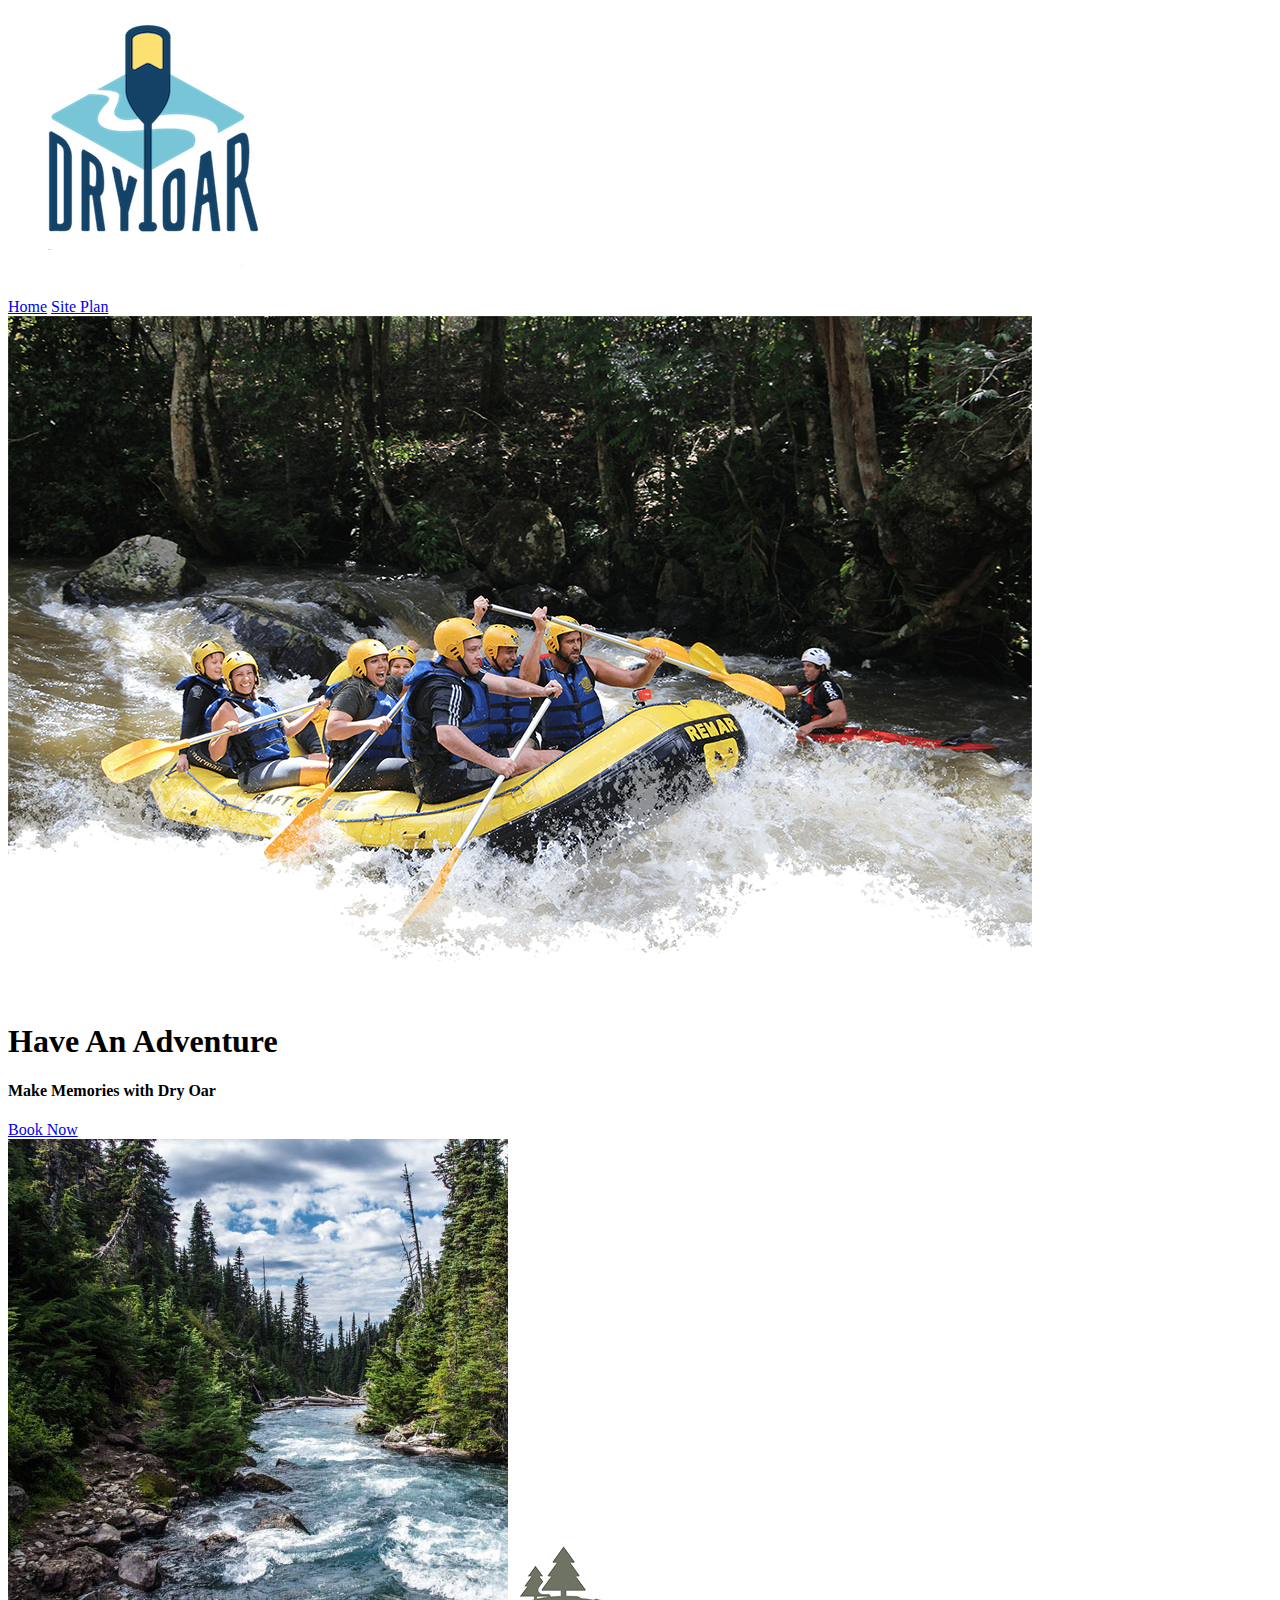
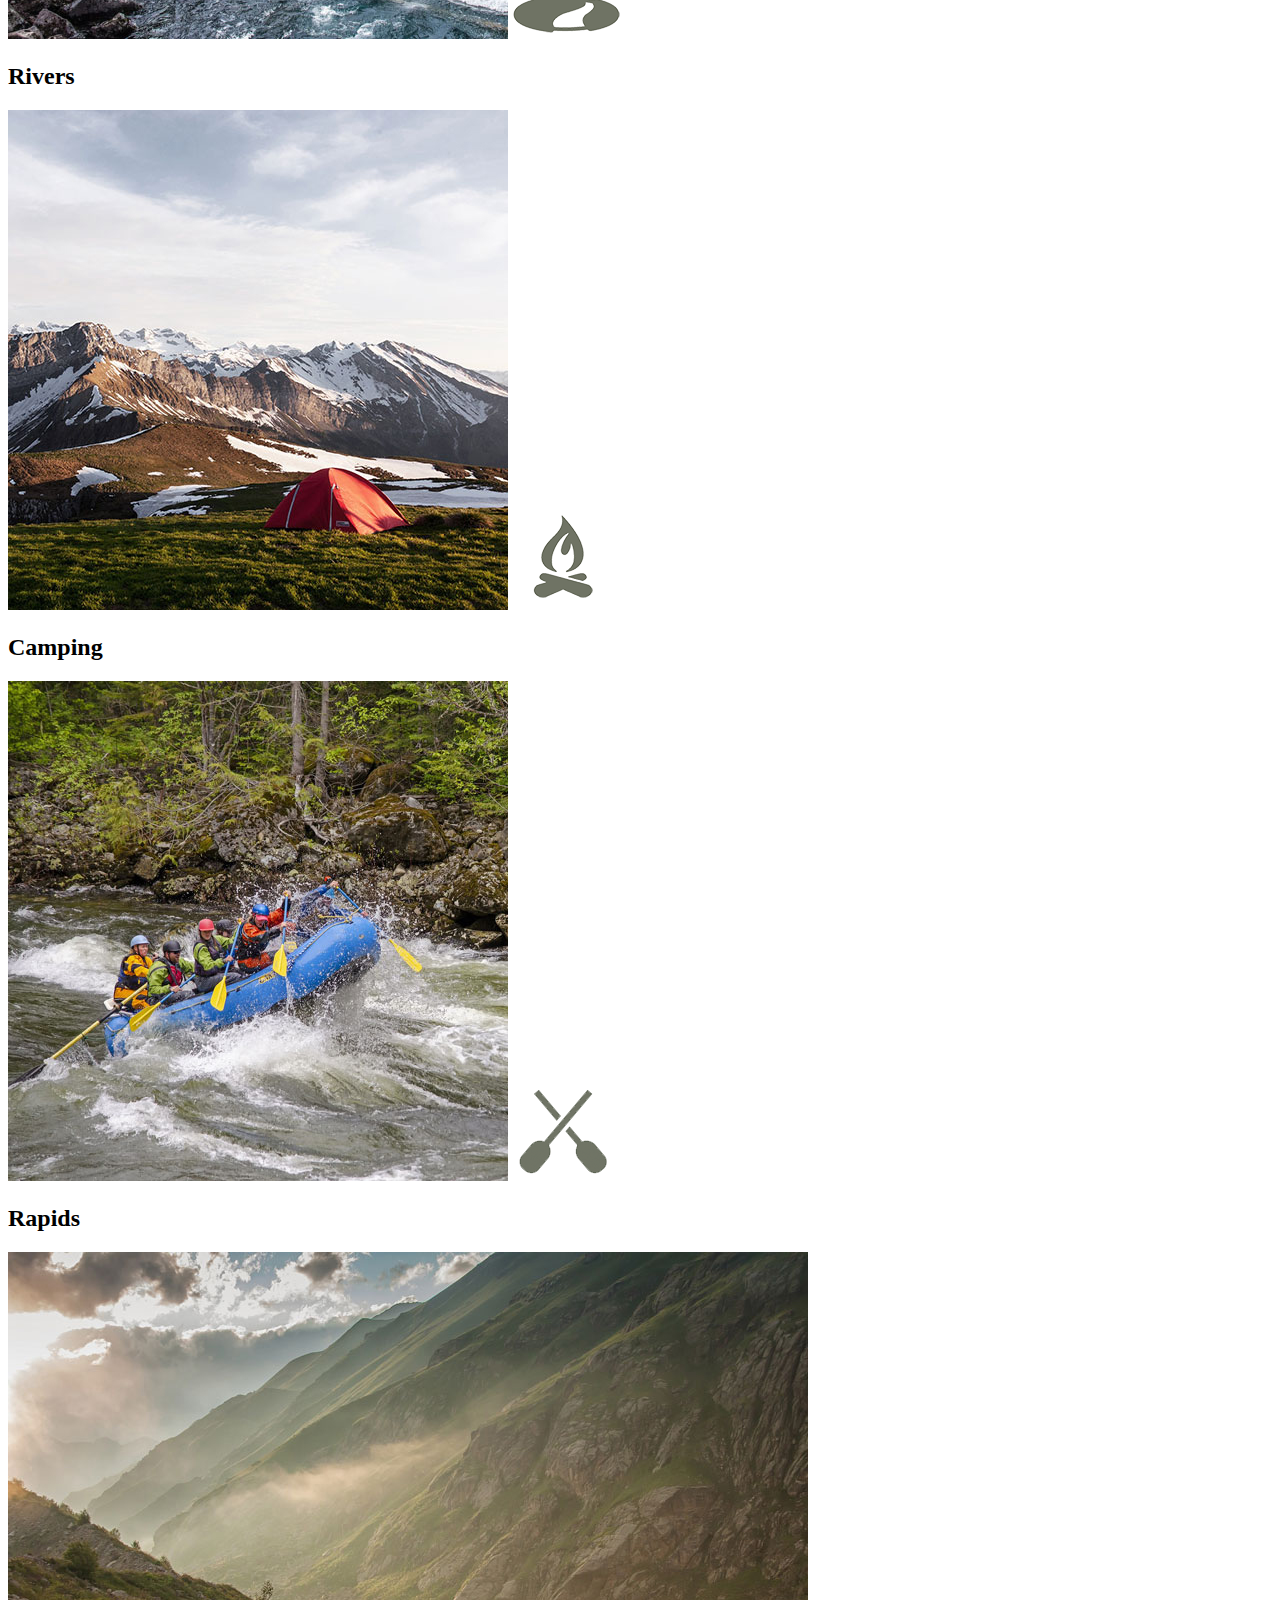
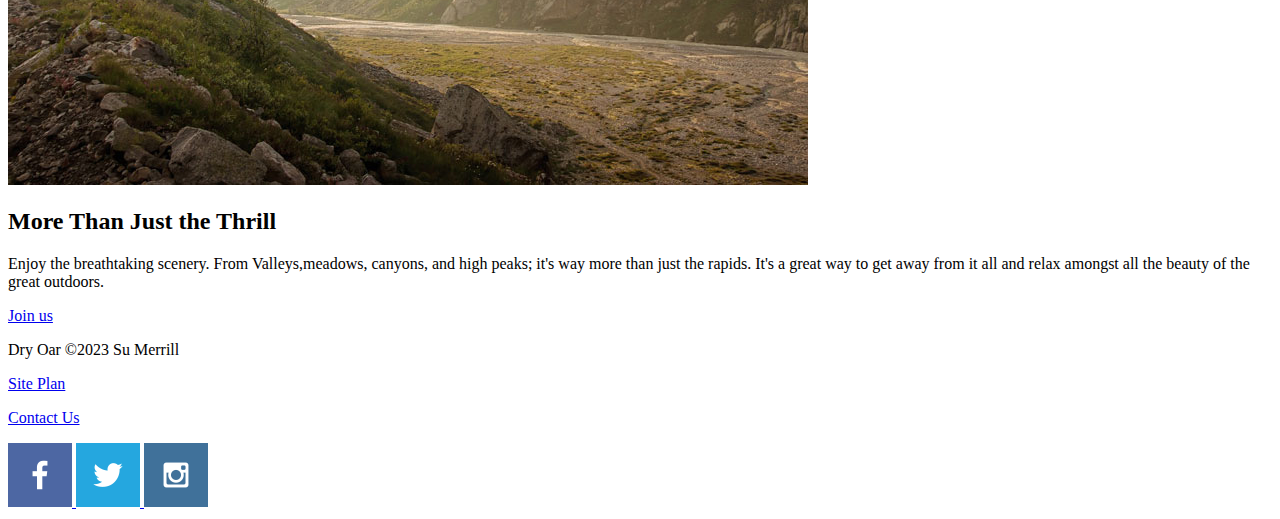
==== wwr/index.html @ 9e1f3bb9 "home page added" ====
<!DOCTYPE html>
<html lang="en">
<head>
    <meta charset="UTF-8">
    <meta http-equiv="X-UA-Compatible" content="IE=edge">
    <meta name="viewport" content="width=device-width, initial-scale=1.0">
    <title>Whitewater Raftinh Vacations | Dry Oar Boating | Home</title>
</head>
<body>
    <header>
        <a id="logo_link" href="index.html">
            <img class="logo" src="images/logo.png" alt="Dry Oar Logo">
        </a>
        <nav>
            <a href="index.html">Home</a>
            <a href="site_plan_rafting.html">Site Plan</a>
        </nav>
    </header>
    <div id="hero">
        <div id="hero-box">
            <img id="hero-img" src="images/hero.png" alt="People enjoying rafting">
        </div>
        <section id="hero-msg">
            <h1 class="home-title">Have An Adventure</h1>
            <h4>Make Memories with Dry Oar</h4>
            <div class="button-box">
                <a class="book" href="contactus.html">Book Now</a>
            </div>
        </section>
    </div>
    <main class="home-grid">
        <section class="rivers-card">
            <img class="card-img" src="images/rivers.jpg" alt="river in forest">
            <img class="icon" src="images/river_icon.png" alt="river icon">
            <h2>Rivers</h2>
        </section>
        <section class="camping-card">
            <img class="card-img" src="images/camping.jpg" alt="tent in mountains">
            <img class="icon" src="images/fire_icon.png" alt="fire icon">
            <h2>Camping</h2>
        </section>
        <section class="rapids-card">
            <img class="card-img" src="images/rapids.jpg" alt="river in forest">
            <img class="icon" src="images/oars.png" alt="oars icon">
            <h2>Rapids</h2>
        </section>
        <img class="mountains" src="images/mountains.jpg" alt="Misty Mountain">
        <section class="msg">
            <h2>More Than Just the Thrill</h2>
            <p>Enjoy the breathtaking scenery. From Valleys,meadows, canyons, and high peaks; it's way more than just the rapids. It's a great way to get away from it all and relax amongst all the beauty of the great outdoors. </p>
            <a class="join" href="rivers.html">Join us</a>
        </section>
    </main>
    <footer>
        <p>Dry Oar ©2023 Su Merrill</p>
        <p><a href="site-plan-rafting.html">Site Plan</a></p>
        <p><a href="contactus.html">Contact Us</a></p>
        <div class="social">
            <a href="https://facebook.com">
                <img src="images/facebook.png" alt="fb icon">
            </a>
            <a href="https://twitter.com">
                <img src="images/twitter.png" alt="twitter icon">
            </a>
            <a href="https://instagram.com">
                <img src="images/instagram.png" alt="instagram icon">
            </a>
        </div>
    </footer>
</body>
</html>
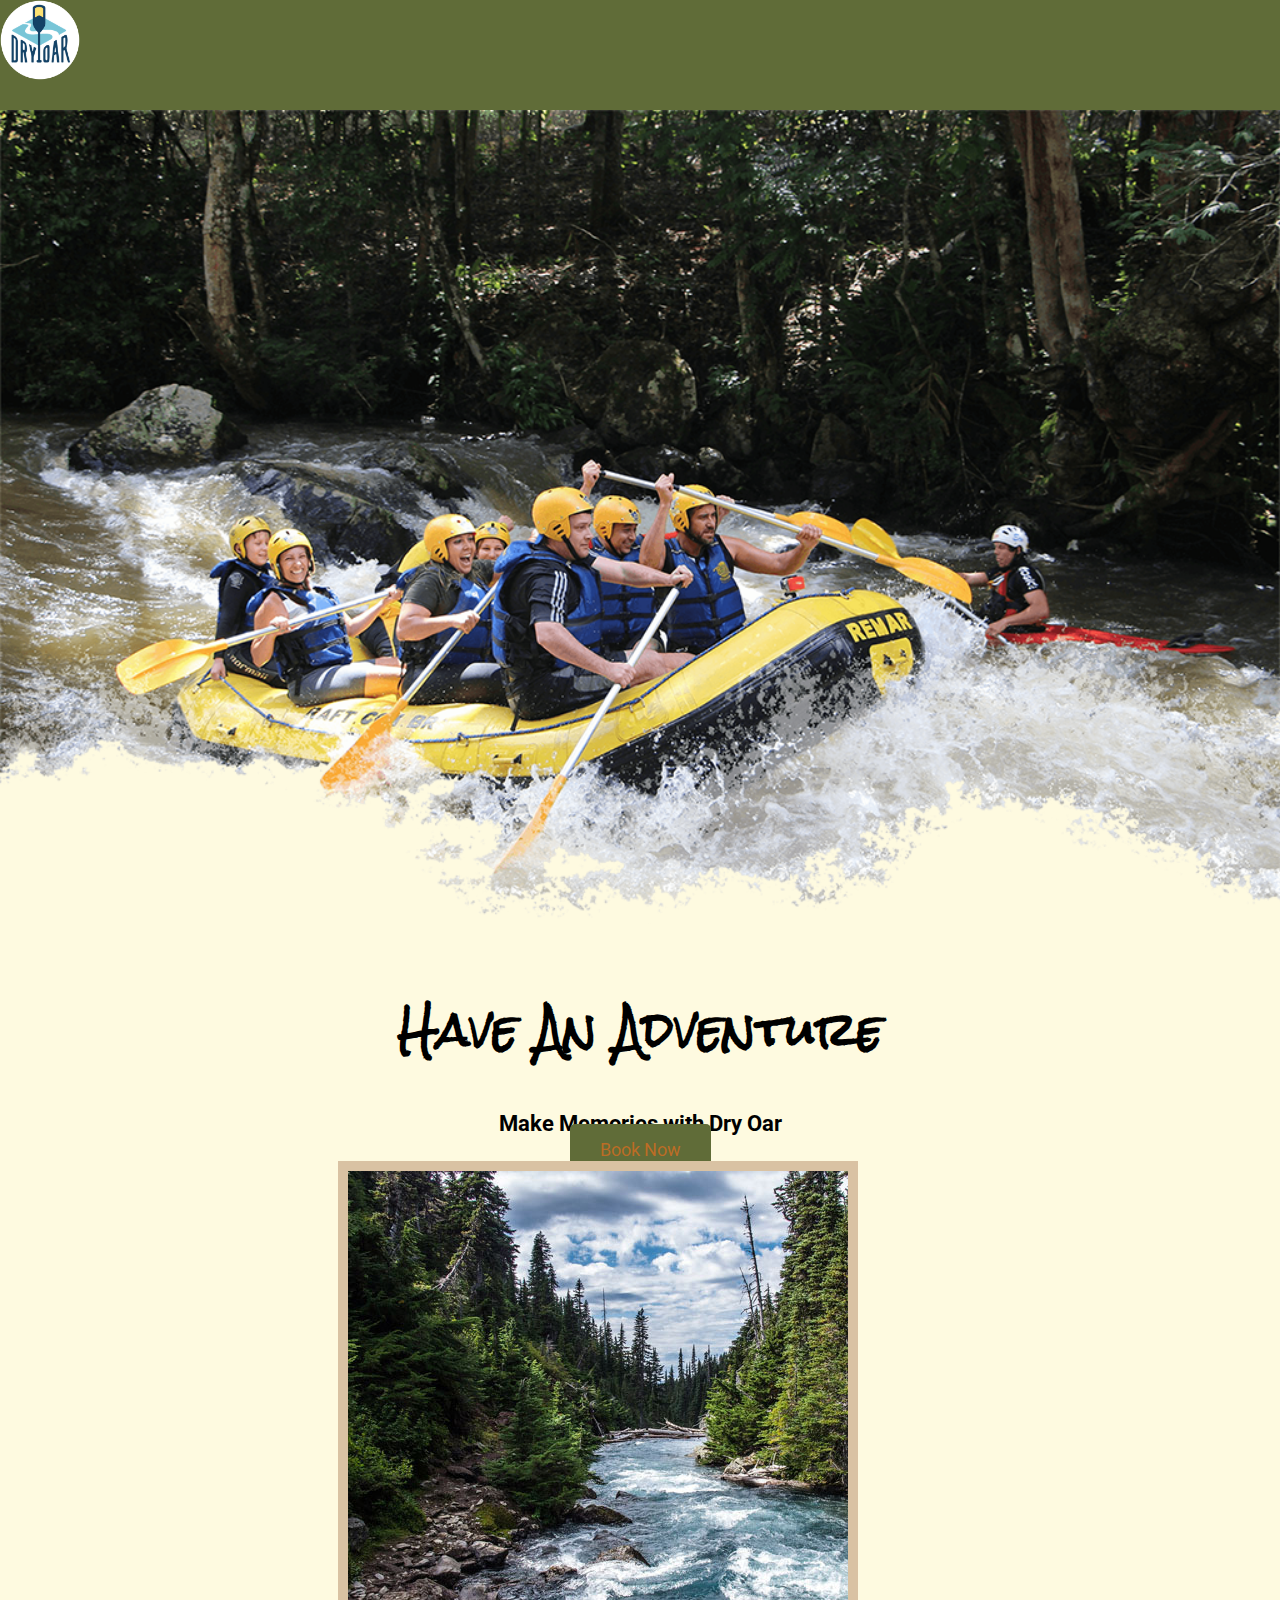
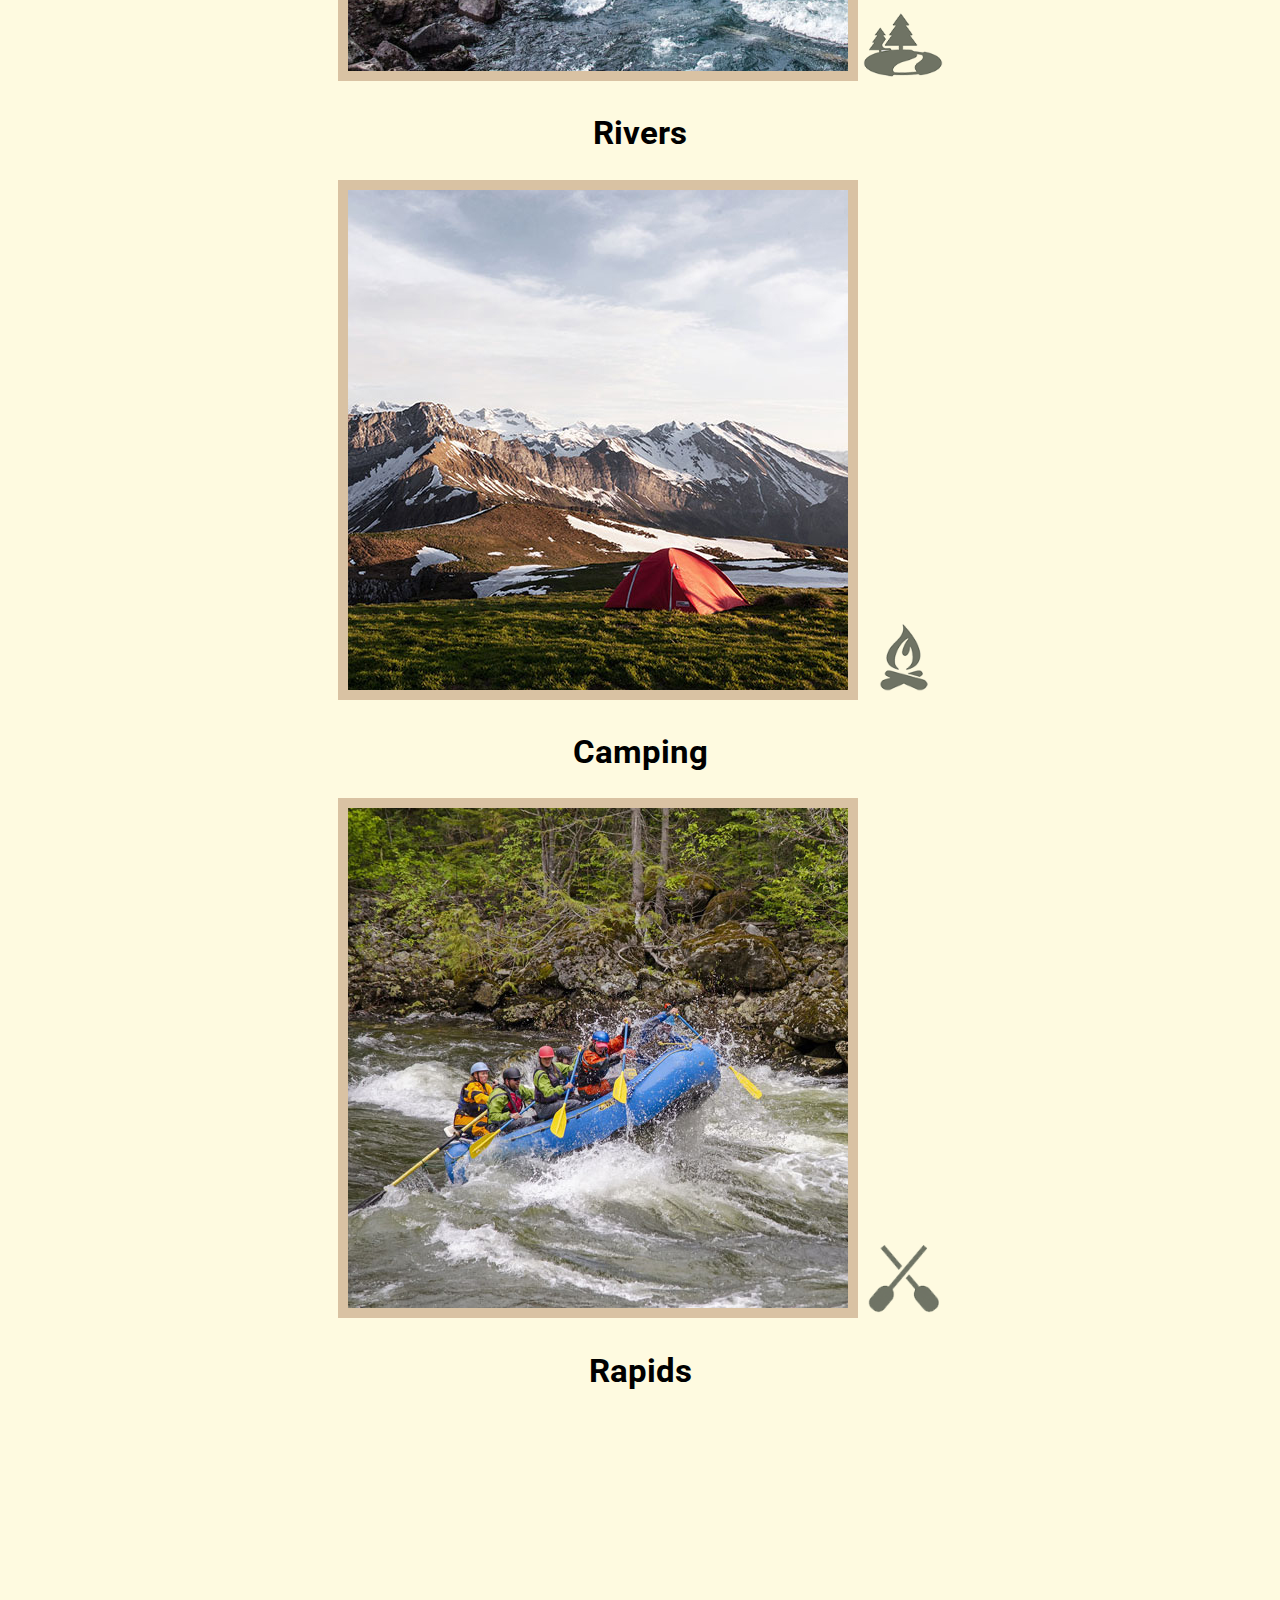
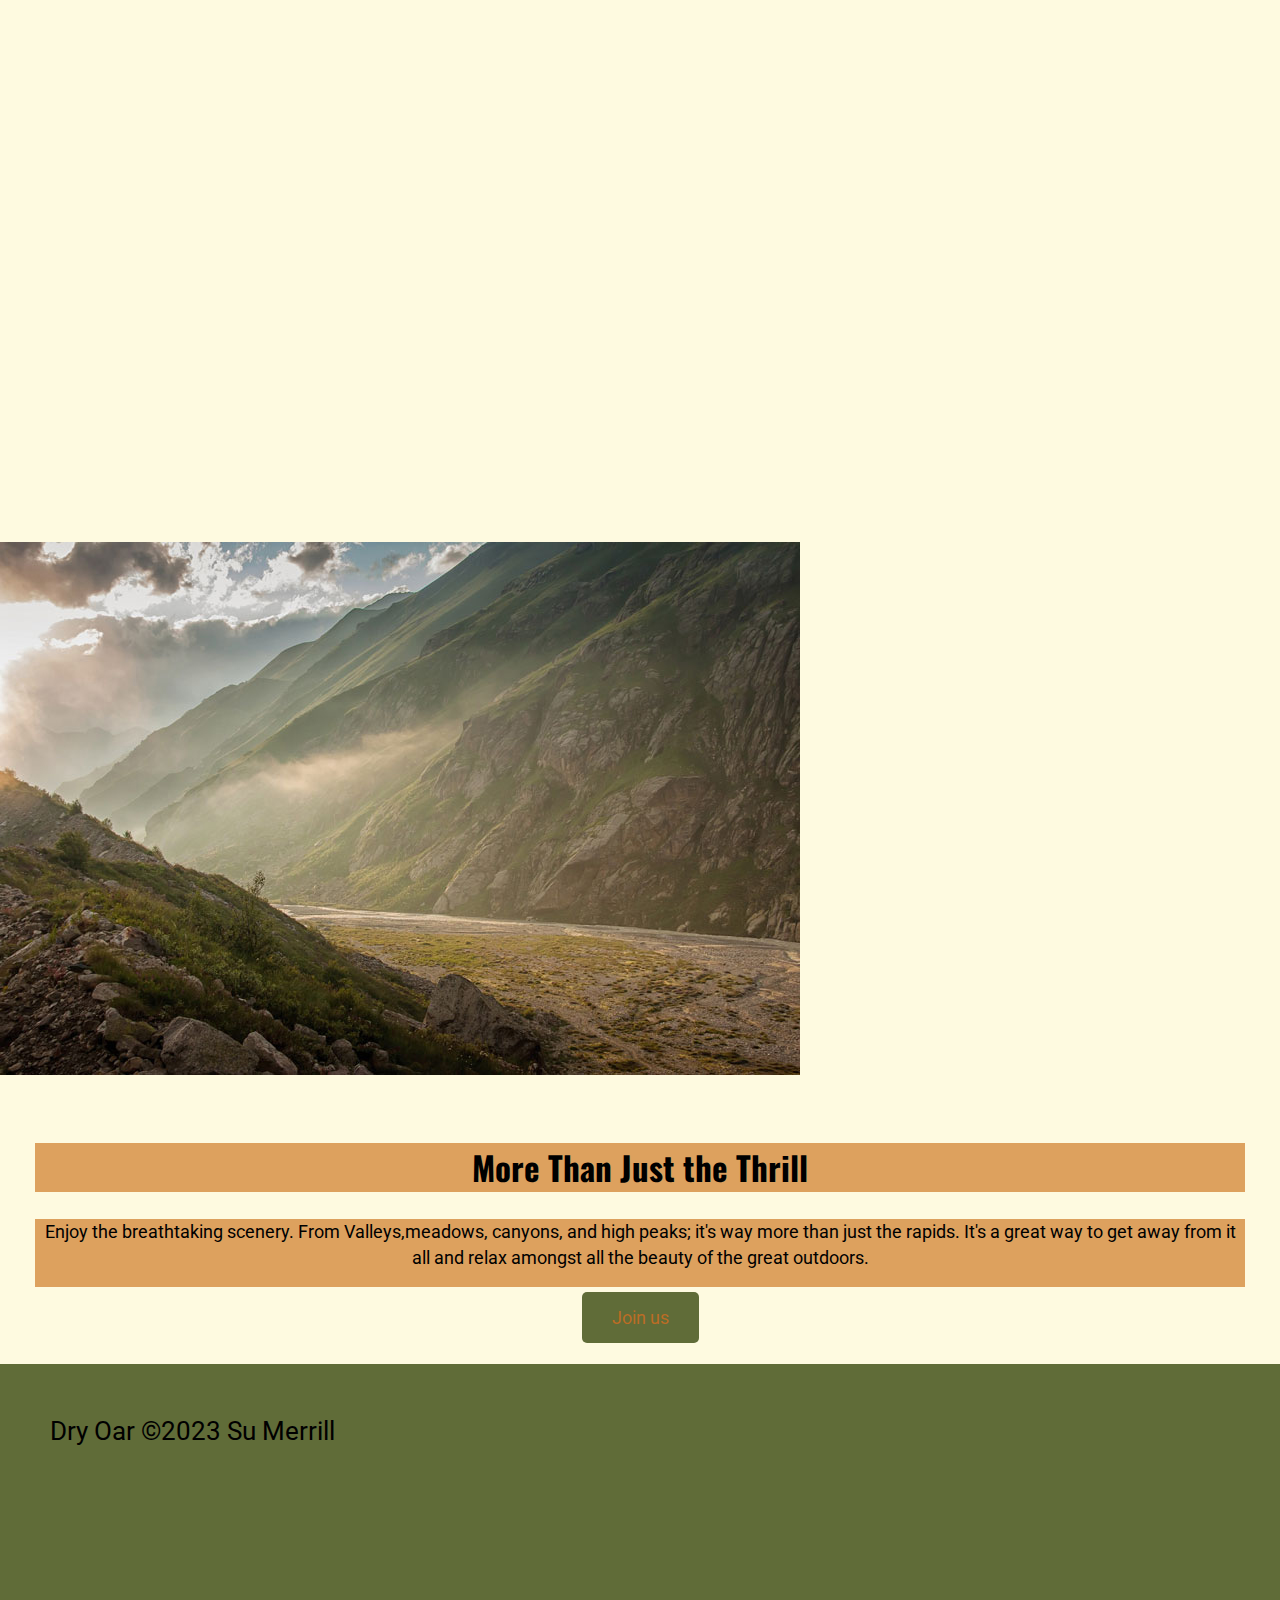
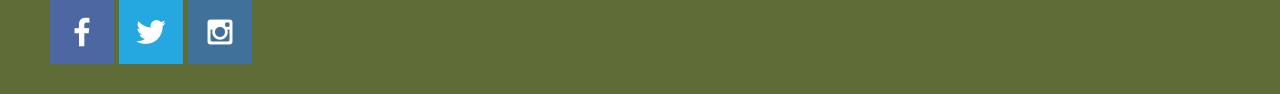
==== commit 9f17fd85: "indexhtml added" ====
--- a/wwr/index.html
+++ b/wwr/index.html
@@ -5,67 +5,71 @@
     <meta http-equiv="X-UA-Compatible" content="IE=edge">
     <meta name="viewport" content="width=device-width, initial-scale=1.0">
     <title>Whitewater Raftinh Vacations | Dry Oar Boating | Home</title>
+    <link rel="stylesheet" href="styles/style.css">
 </head>
 <body>
-    <header>
-        <a id="logo_link" href="index.html">
-            <img class="logo" src="images/logo.png" alt="Dry Oar Logo">
-        </a>
-        <nav>
-            <a href="index.html">Home</a>
-            <a href="site_plan_rafting.html">Site Plan</a>
-        </nav>
-    </header>
-    <div id="hero">
-        <div id="hero-box">
-            <img id="hero-img" src="images/hero.png" alt="People enjoying rafting">
-        </div>
-        <section id="hero-msg">
-            <h1 class="home-title">Have An Adventure</h1>
-            <h4>Make Memories with Dry Oar</h4>
-            <div class="button-box">
-                <a class="book" href="contactus.html">Book Now</a>
+    <div id="content">
+        <header>
+            <a id="logo_link" href="index.html">
+                <img class="logo" src="images/logo.png" alt="Dry Oar Logo">
+            </a>
+            <nav>
+                <a href="index.html">Home</a>
+                <a href="site_plan_rafting.html">Site Plan</a>
+            </nav>
+        </header>
+        <div id="hero">
+            <div id="hero-box">
+                <img id="hero-img" src="images/hero.png" alt="People enjoying rafting">
             </div>
-        </section>
+            <section id="hero-msg">
+                <h1 class="home-title">Have An Adventure</h1>
+                <h4>Make Memories with Dry Oar</h4>
+                <div class="button-box">
+                    <a class="book" href="contactus.html">Book Now</a>
+                </div>
+            </section>
+         </div>
+        <main class="home-grid">
+            <section class="rivers-card">
+                <img class="card-img" src="images/rivers.jpg" alt="river in forest">
+                <img class="icon" src="images/river_icon.png" alt="river icon">
+                <h2>Rivers</h2>
+            </section>
+            <section class="camping-card">
+                <img class="card-img" src="images/camping.jpg" alt="tent in mountains">
+                <img class="icon" src="images/fire_icon.png" alt="fire icon">
+                <h2>Camping</h2>
+            </section>
+            <section class="rapids-card">
+                <img class="card-img" src="images/rapids.jpg" alt="river in forest">
+                <img class="icon" src="images/oars.png" alt="oars icon">
+                <h2>Rapids</h2>
+            </section>
+            <div id="background"></div>
+            <img class="mountains" src="images/mountains.jpg" alt="Misty Mountain">
+            <section class="msg">
+                <h2>More Than Just the Thrill</h2>
+                <p>Enjoy the breathtaking scenery. From Valleys,meadows, canyons, and high peaks; it's way more than just the rapids. It's a great way to get away from it all and relax amongst all the beauty of the great outdoors. </p>
+                <a class="join" href="rivers.html">Join us</a>
+            </section>
+        </main>
+        <footer>
+            <p>Dry Oar ©2023 Su Merrill</p>
+            <p><a href="site-plan-rafting.html">Site Plan</a></p>
+            <p><a href="contactus.html">Contact Us</a></p>
+            <div class="social">
+                <a href="https://facebook.com">
+                    <img src="images/facebook.png" alt="fb icon">
+                </a>
+                <a href="https://twitter.com">
+                    <img src="images/twitter.png" alt="twitter icon">
+                </a>
+                <a href="https://instagram.com">
+                    <img src="images/instagram.png" alt="instagram icon">
+                </a>
+            </div>
+        </footer>
     </div>
-    <main class="home-grid">
-        <section class="rivers-card">
-            <img class="card-img" src="images/rivers.jpg" alt="river in forest">
-            <img class="icon" src="images/river_icon.png" alt="river icon">
-            <h2>Rivers</h2>
-        </section>
-        <section class="camping-card">
-            <img class="card-img" src="images/camping.jpg" alt="tent in mountains">
-            <img class="icon" src="images/fire_icon.png" alt="fire icon">
-            <h2>Camping</h2>
-        </section>
-        <section class="rapids-card">
-            <img class="card-img" src="images/rapids.jpg" alt="river in forest">
-            <img class="icon" src="images/oars.png" alt="oars icon">
-            <h2>Rapids</h2>
-        </section>
-        <img class="mountains" src="images/mountains.jpg" alt="Misty Mountain">
-        <section class="msg">
-            <h2>More Than Just the Thrill</h2>
-            <p>Enjoy the breathtaking scenery. From Valleys,meadows, canyons, and high peaks; it's way more than just the rapids. It's a great way to get away from it all and relax amongst all the beauty of the great outdoors. </p>
-            <a class="join" href="rivers.html">Join us</a>
-        </section>
-    </main>
-    <footer>
-        <p>Dry Oar ©2023 Su Merrill</p>
-        <p><a href="site-plan-rafting.html">Site Plan</a></p>
-        <p><a href="contactus.html">Contact Us</a></p>
-        <div class="social">
-            <a href="https://facebook.com">
-                <img src="images/facebook.png" alt="fb icon">
-            </a>
-            <a href="https://twitter.com">
-                <img src="images/twitter.png" alt="twitter icon">
-            </a>
-            <a href="https://instagram.com">
-                <img src="images/instagram.png" alt="instagram icon">
-            </a>
-        </div>
-    </footer>
 </body>
 </html>--- a/wwr/styles/style.css
+++ b/wwr/styles/style.css
@@ -0,0 +1,110 @@
+@import url('https://fonts.googleapis.com/css2?family=Oswald:wght@300&family=Roboto&family=Rock+Salt&display=swap');
+body  {
+    max-width: 1600px;
+    margin: 0 auto;
+    padding: 0;
+    background-color: #fefae0;
+    font-family: Roboto;
+    font-size: 22px;
+}
+header  {
+    background-color: #606c38;
+}
+#logo_link: {
+    padding-top: 5px;
+}
+nav a {
+    color: #606c38;
+    text-decoration: none;
+    text-align: center;
+    padding: 35px;
+}
+nav a:hover {
+    background-color: #606c38;
+    color:#fefae0;
+}
+.home-title {
+    background-color:  #fefae0;
+    font-family: Rock Salt;
+    font-size: 2em;
+    margin-top: 10px;
+}
+h4 {
+    background-color: #fefae0;
+    margin: 0;
+}
+.book, .join {
+    background-color: #606c38;
+    color: #bc6c25;
+    text-decoration: none;
+    font-size: 18px;
+    padding: 15px 30px;
+    margin-top: 50px;
+    border-radius: 5px;
+}
+.book:hover, .join.hover  {
+    background-color: #bc6c25;
+}
+#background {
+    height: 725px;
+}
+#hero-msg h1, #hero-msg h4 {
+    text-align: center;
+}
+.msg {
+    padding: 35px;
+}
+.msg h1 {
+    background-color: #dda15e;
+}
+.msg h2 {
+    background-color: #dda15e;
+    font-family: Oswald;
+}
+.msg p {
+    background-color: #dda15e;
+    font-size: .8em;
+    line-height: 1.5em;
+    padding-bottom: 15px;
+}
+.button-box {
+    text-align: center;
+}
+main section {
+    text-align: center;
+}
+.card-img {
+    border: 10px solid #d9c2a3;
+}
+main section img {
+    box-sizing: border-box;
+}
+footer  {
+    background-color: #606c38;
+    padding: 25px 50px;
+}
+footer a {
+    color: #606c38;
+}
+footer a:hover {
+    background-color: #606c38;
+}
+footer p {
+    font-size: 1.2em; 
+}
+footer p a:hover {
+    text-decoration: underline;
+}
+footer .social img {
+    padding-top: 15px;
+}
+.logo {
+    width: 80px;
+}
+.icon {
+    width: 80px;
+    padding-top: 10px;
+}
+#hero-img {
+    width: 100%;
+}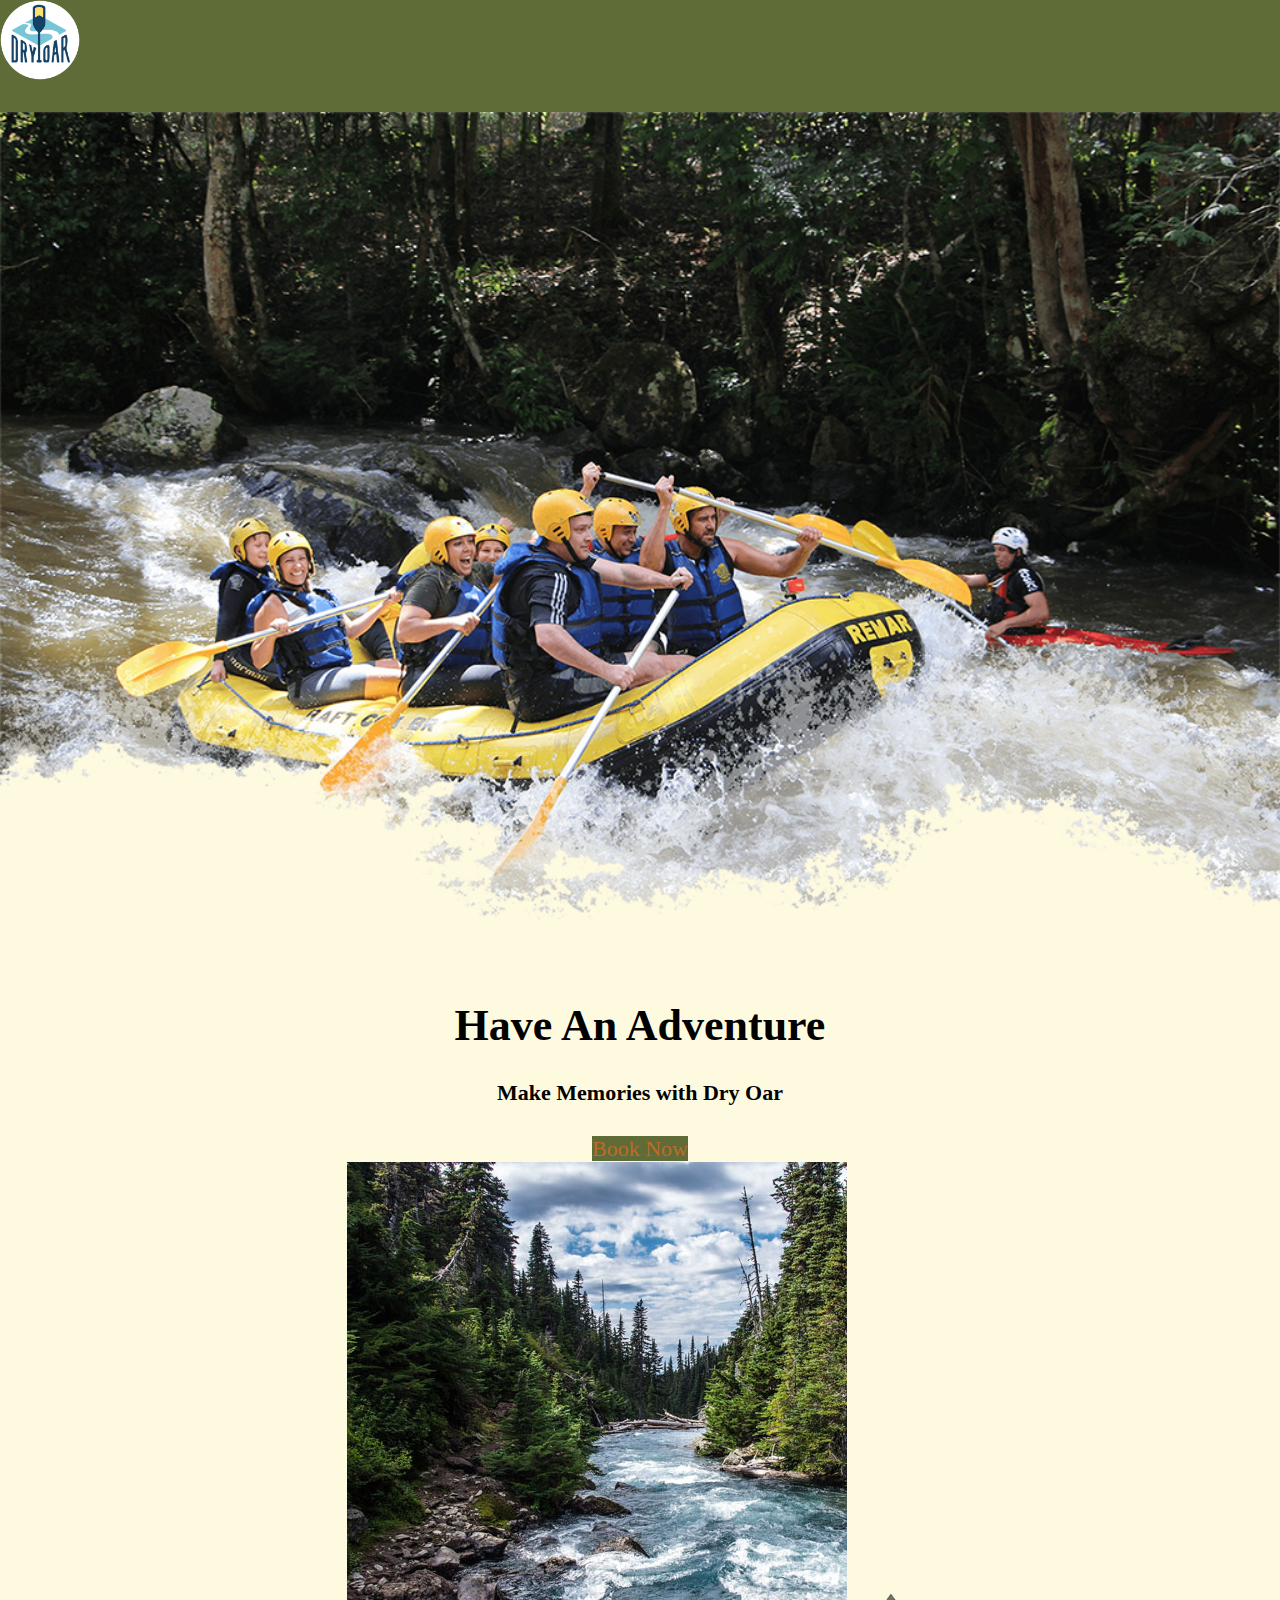
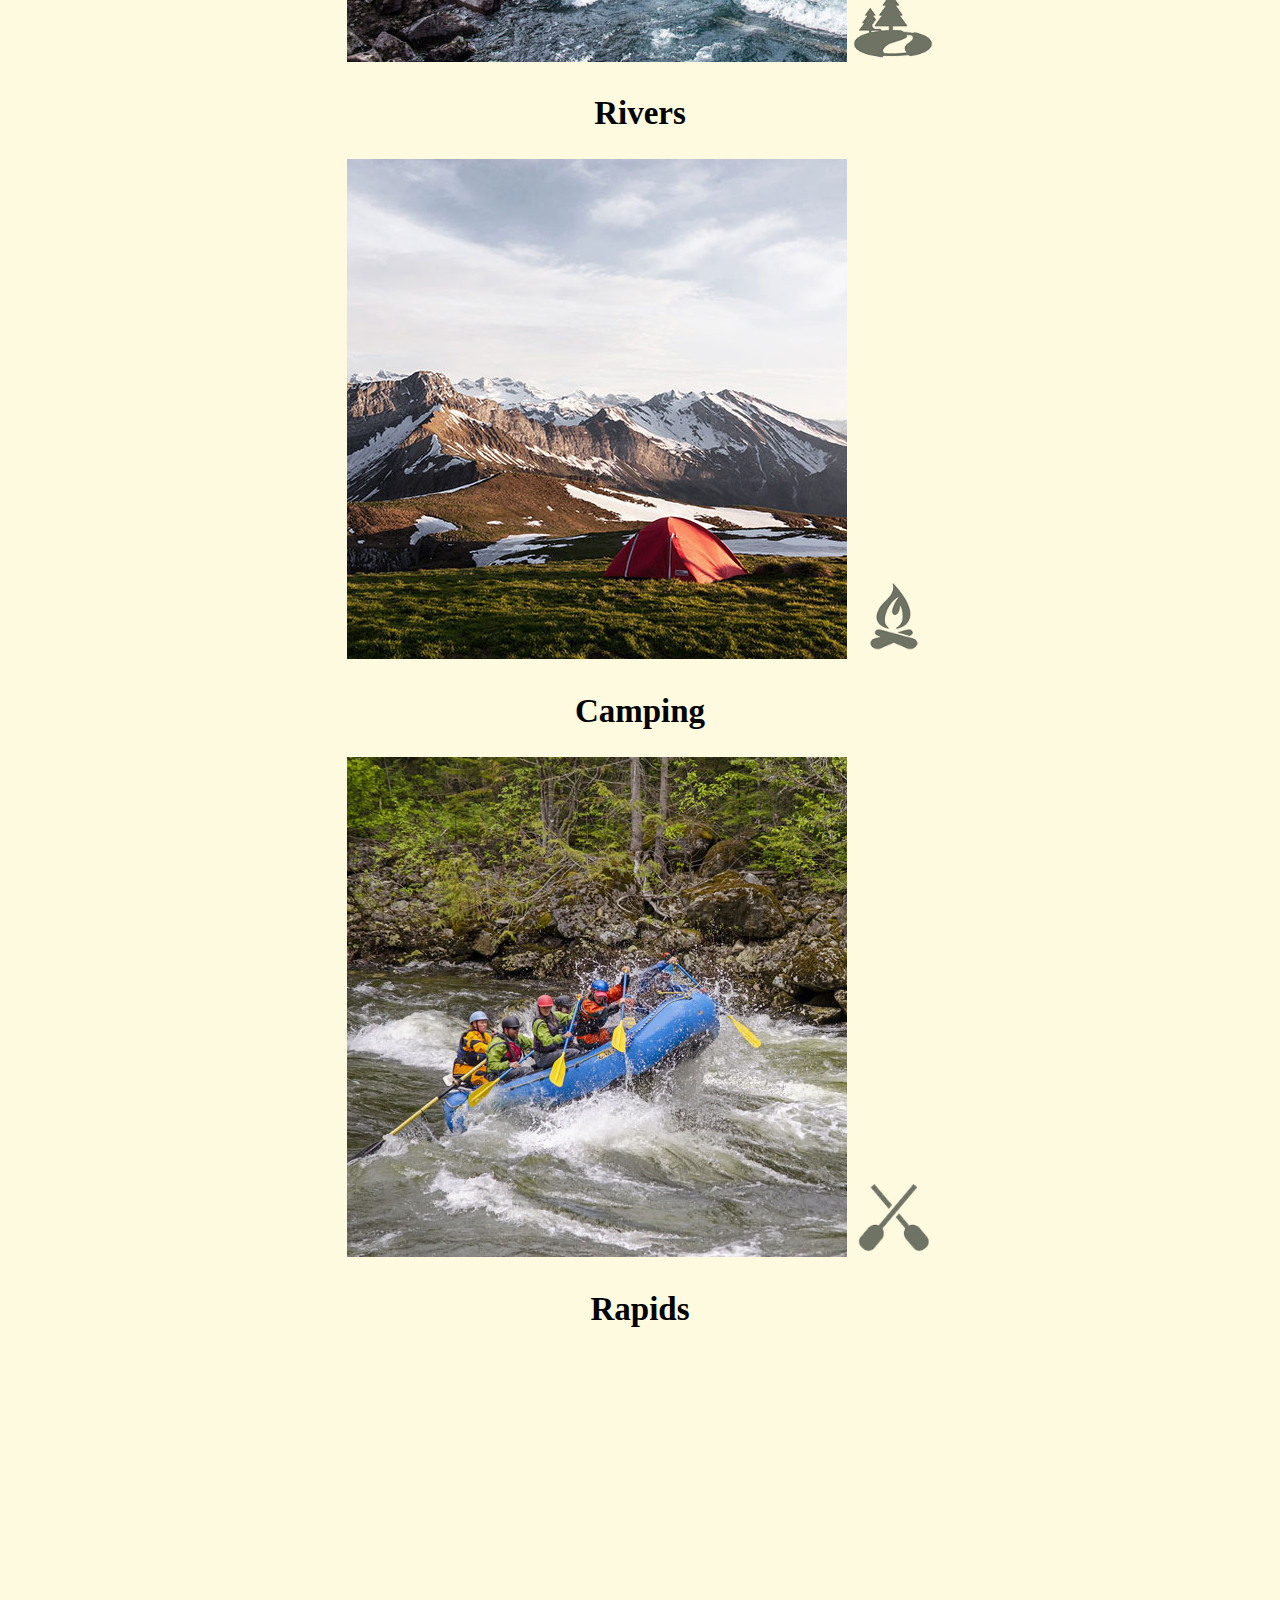
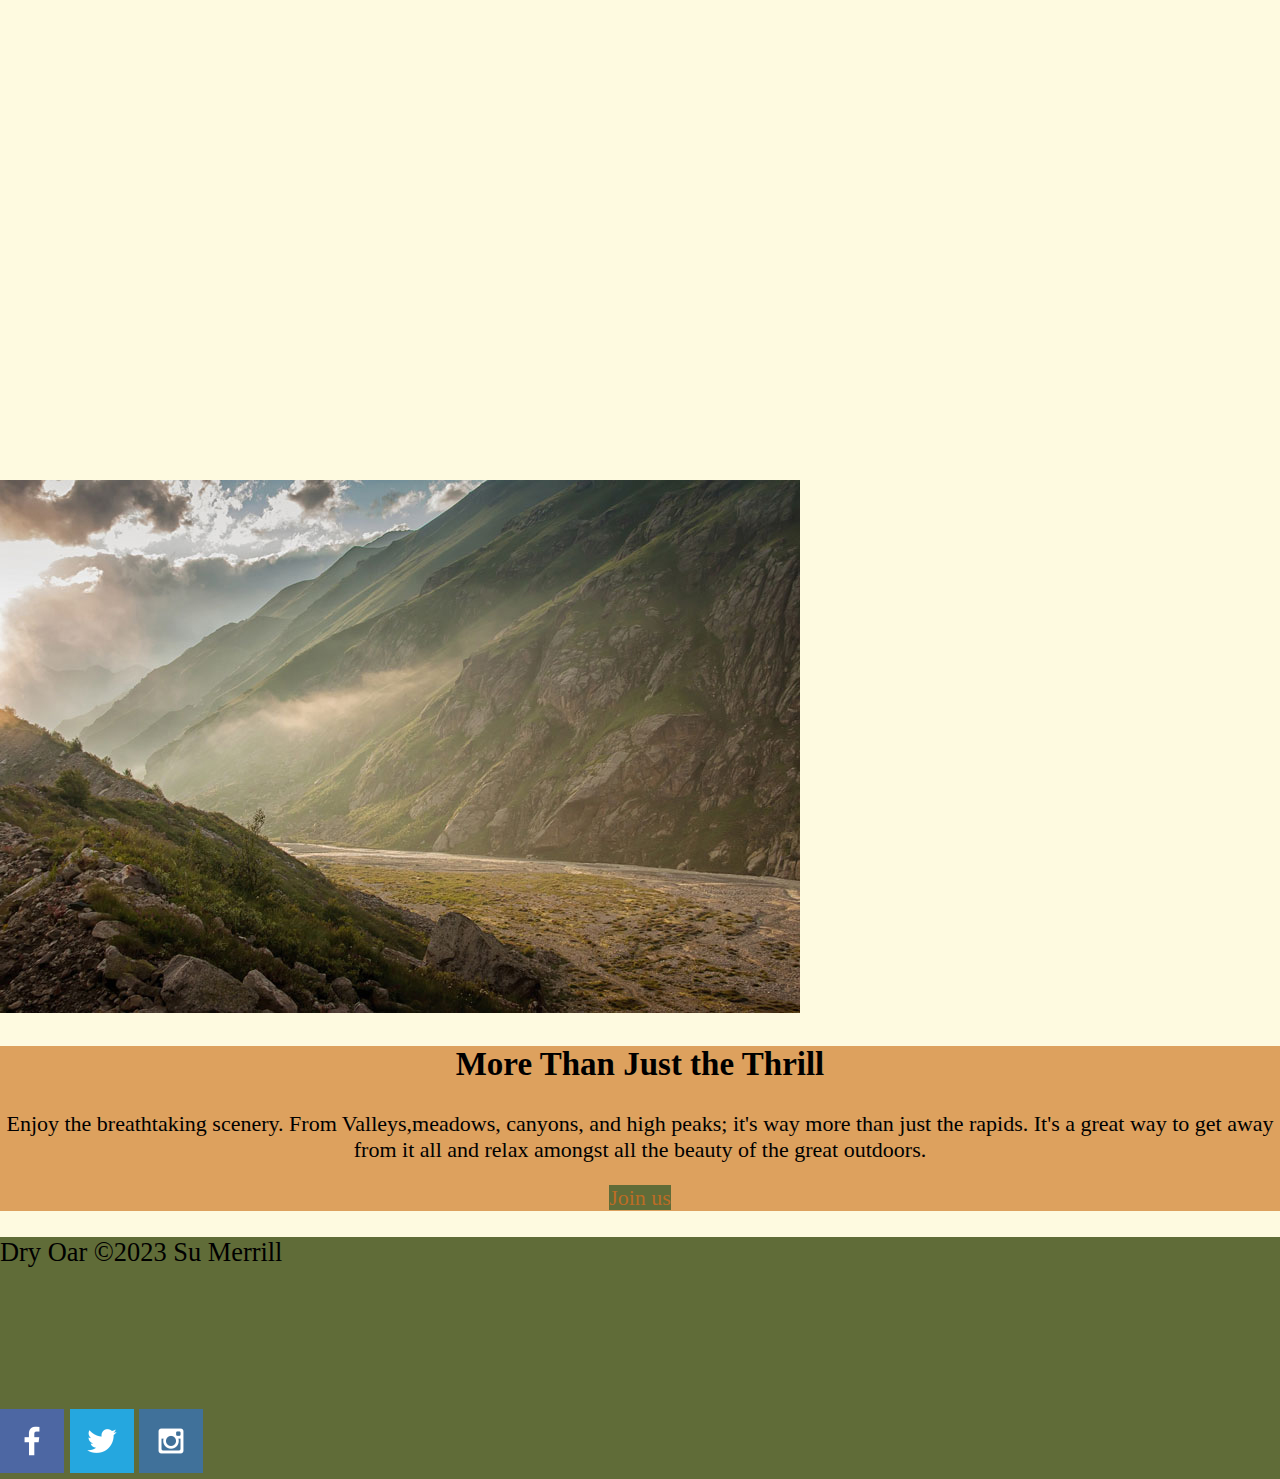
==== commit 03cd2035: "index added" ====
--- a/wwr/index.html
+++ b/wwr/index.html
@@ -59,7 +59,7 @@
             <p><a href="site-plan-rafting.html">Site Plan</a></p>
             <p><a href="contactus.html">Contact Us</a></p>
             <div class="social">
-                <a href="https://facebook.com">
+                <a href="https://facebook.com" target="_blank">
                     <img src="images/facebook.png" alt="fb icon">
                 </a>
                 <a href="https://twitter.com">
@@ -70,6 +70,6 @@
                 </a>
             </div>
         </footer>
-    </div>
+    </div> 
 </body>
 </html>--- a/wwr/styles/style.css
+++ b/wwr/styles/style.css
@@ -1,71 +1,58 @@
-@import url('https://fonts.googleapis.com/css2?family=Oswald:wght@300&family=Roboto&family=Rock+Salt&display=swap');
-body  {
+body {
     max-width: 1600px;
     margin: 0 auto;
-    padding: 0;
     background-color: #fefae0;
-    font-family: Roboto;
     font-size: 22px;
 }
-header  {
+header {
     background-color: #606c38;
-}
-#logo_link: {
-    padding-top: 5px;
 }
 nav a {
     color: #606c38;
     text-decoration: none;
     text-align: center;
-    padding: 35px;
 }
 nav a:hover {
     background-color: #606c38;
-    color:#fefae0;
+    color:#ffffff;
 }
 .home-title {
     background-color:  #fefae0;
-    font-family: Rock Salt;
-    font-size: 2em;
-    margin-top: 10px;
+    color: #000000;
 }
 h4 {
     background-color: #fefae0;
-    margin: 0;
+    color: #000000;
 }
 .book, .join {
     background-color: #606c38;
     color: #bc6c25;
     text-decoration: none;
-    font-size: 18px;
-    padding: 15px 30px;
-    margin-top: 50px;
-    border-radius: 5px;
 }
 .book:hover, .join.hover  {
     background-color: #bc6c25;
+    color: #000000;
 }
 #background {
     height: 725px;
+    background-color: #fefae0;
 }
 #hero-msg h1, #hero-msg h4 {
     text-align: center;
 }
 .msg {
-    padding: 35px;
+    background-color: #dda15e;
 }
 .msg h1 {
     background-color: #dda15e;
 }
 .msg h2 {
     background-color: #dda15e;
-    font-family: Oswald;
+    color: #000000;
 }
 .msg p {
     background-color: #dda15e;
-    font-size: .8em;
-    line-height: 1.5em;
-    padding-bottom: 15px;
+    color: #000000;
 }
 .button-box {
     text-align: center;
@@ -73,21 +60,17 @@
 main section {
     text-align: center;
 }
-.card-img {
-    border: 10px solid #d9c2a3;
-}
-main section img {
-    box-sizing: border-box;
-}
 footer  {
     background-color: #606c38;
-    padding: 25px 50px;
+    color: #000000;
 }
 footer a {
     color: #606c38;
+    text-decoration: none;
 }
 footer a:hover {
     background-color: #606c38;
+    color: #000000;
 }
 footer p {
     font-size: 1.2em; 
@@ -95,15 +78,11 @@
 footer p a:hover {
     text-decoration: underline;
 }
-footer .social img {
-    padding-top: 15px;
-}
 .logo {
     width: 80px;
 }
 .icon {
     width: 80px;
-    padding-top: 10px;
 }
 #hero-img {
     width: 100%;
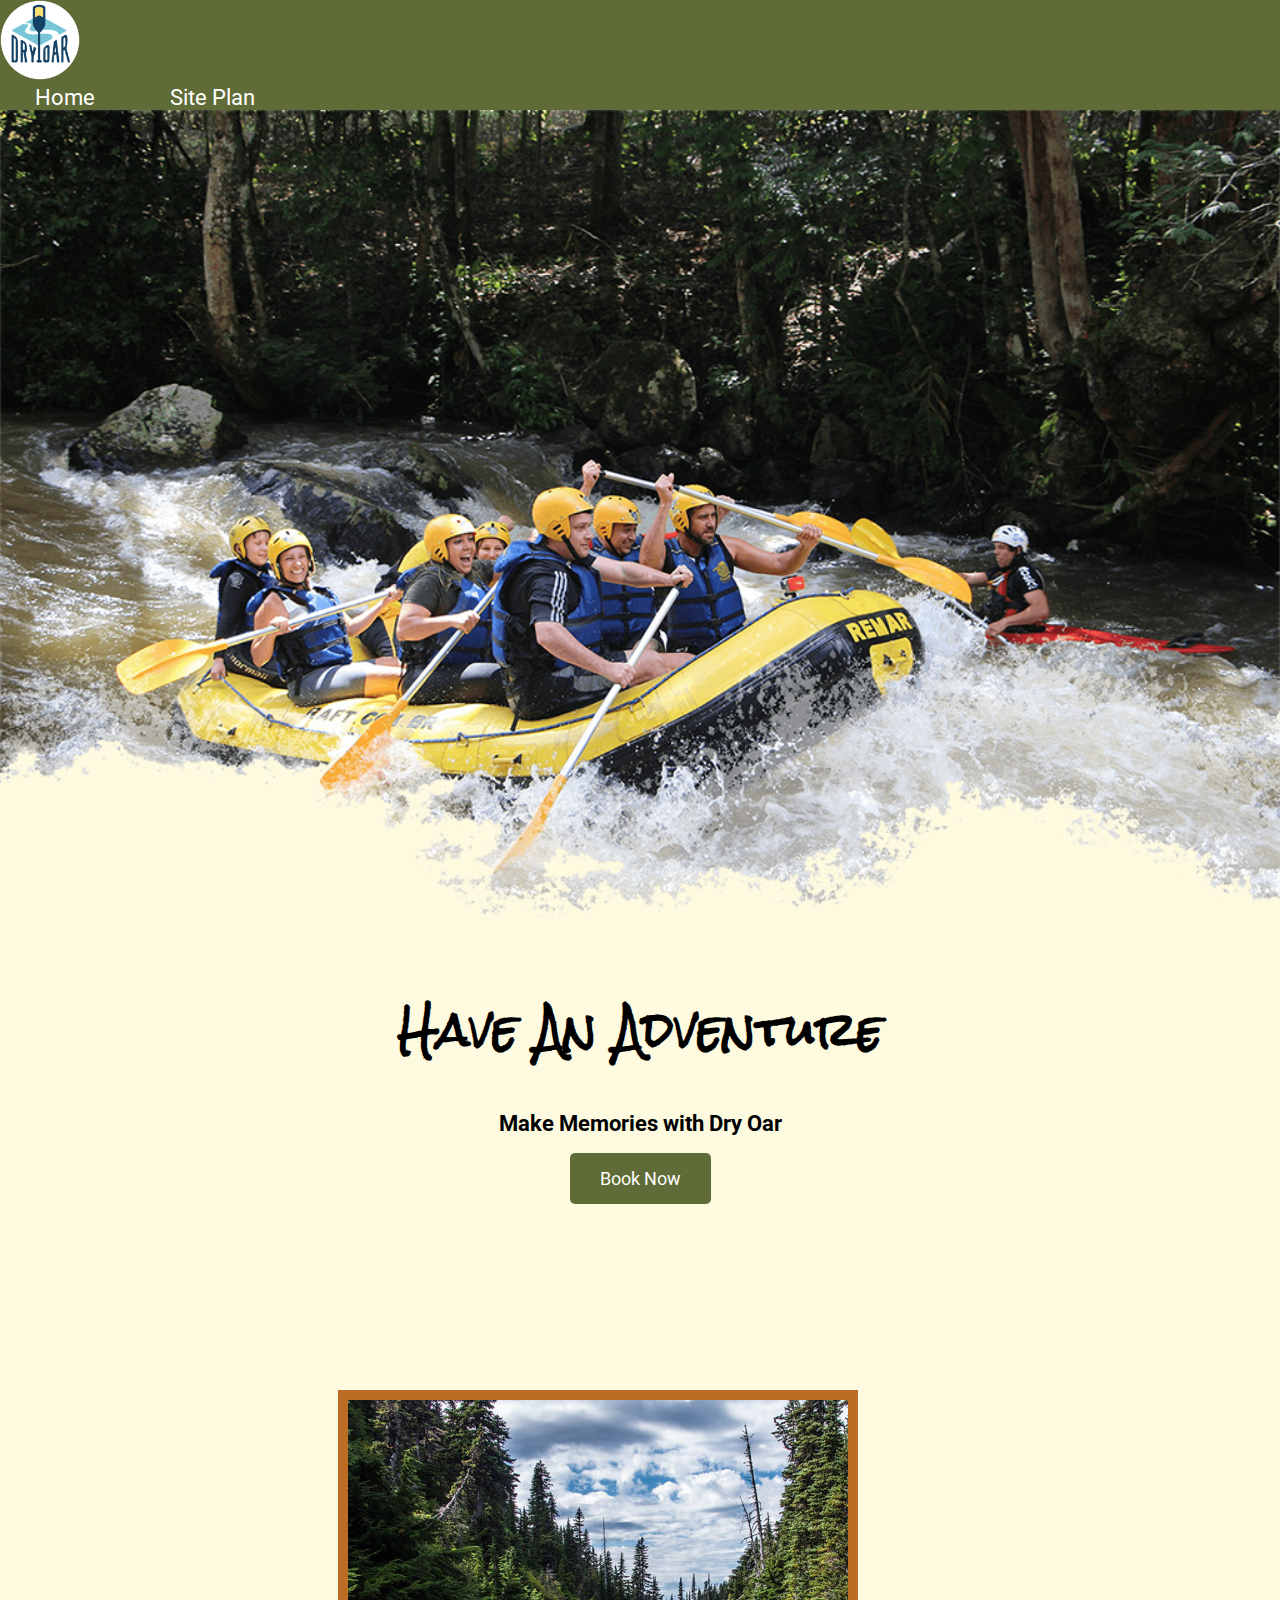
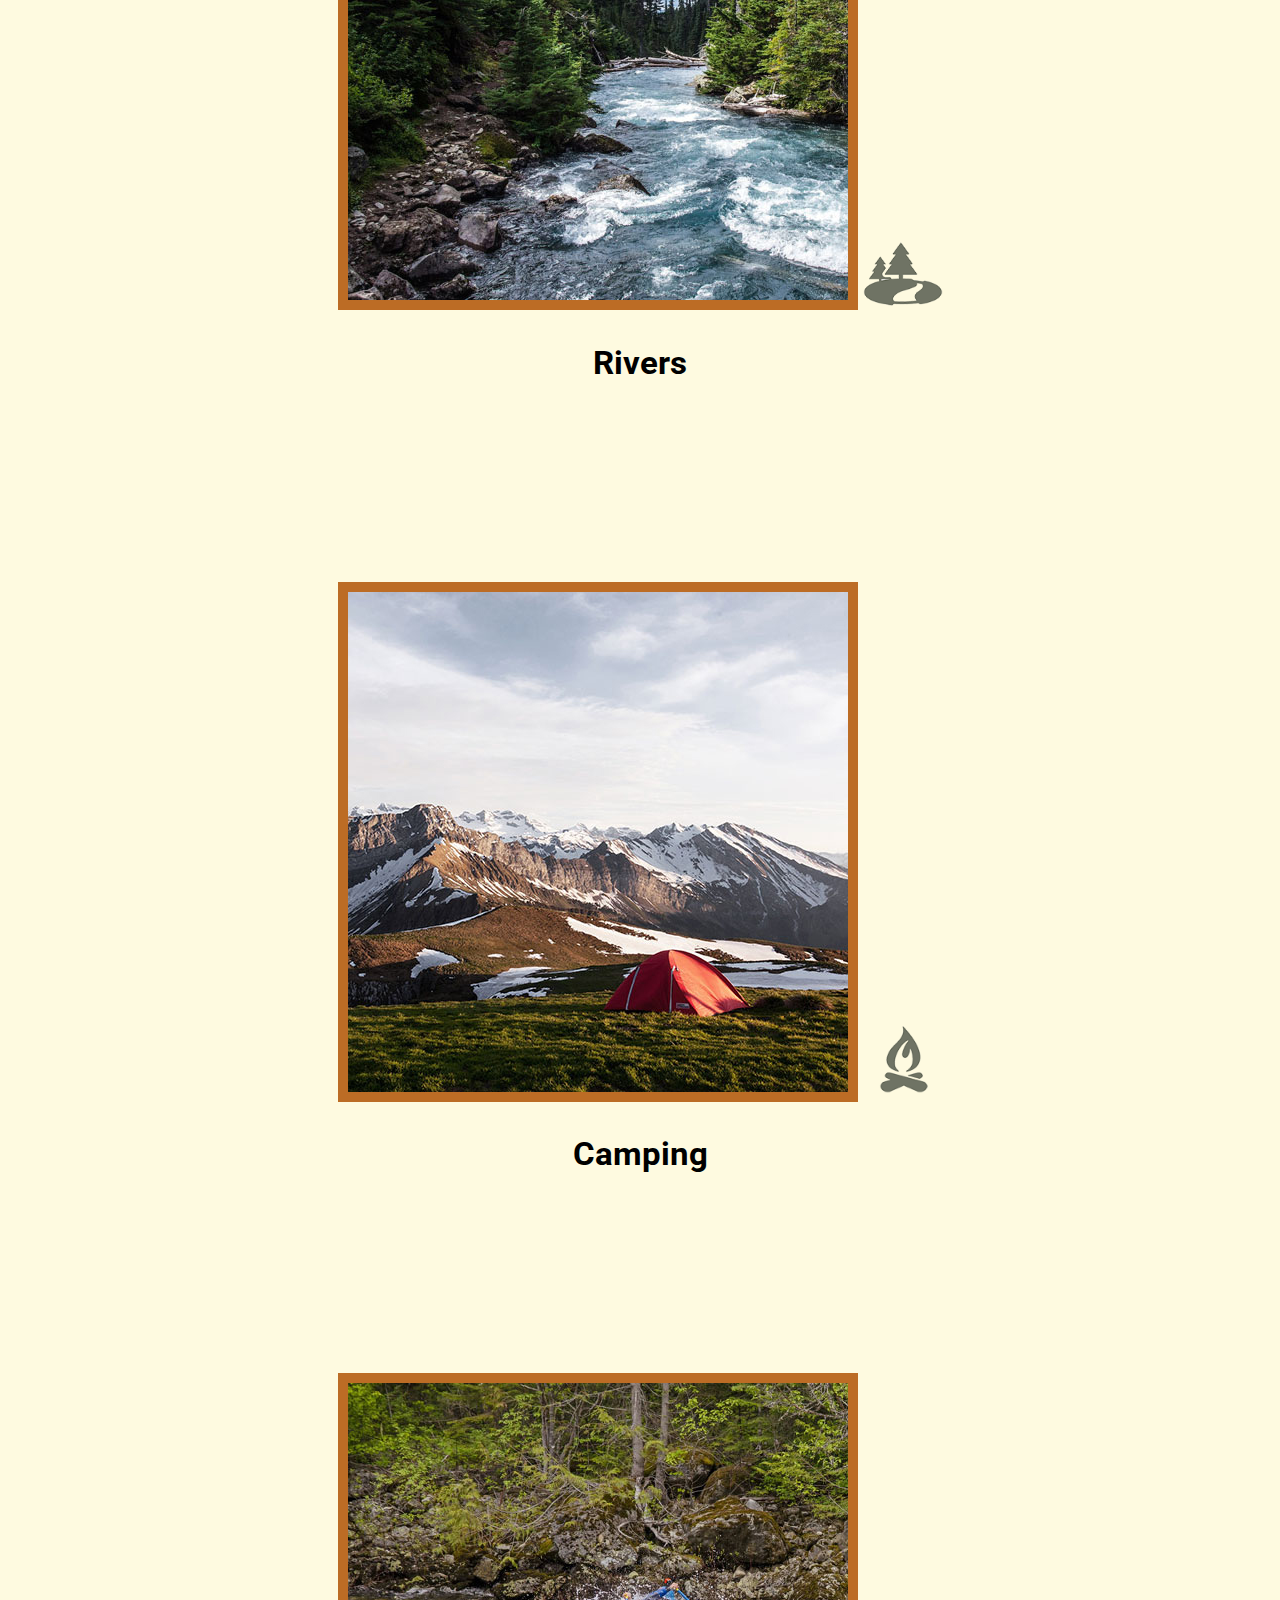
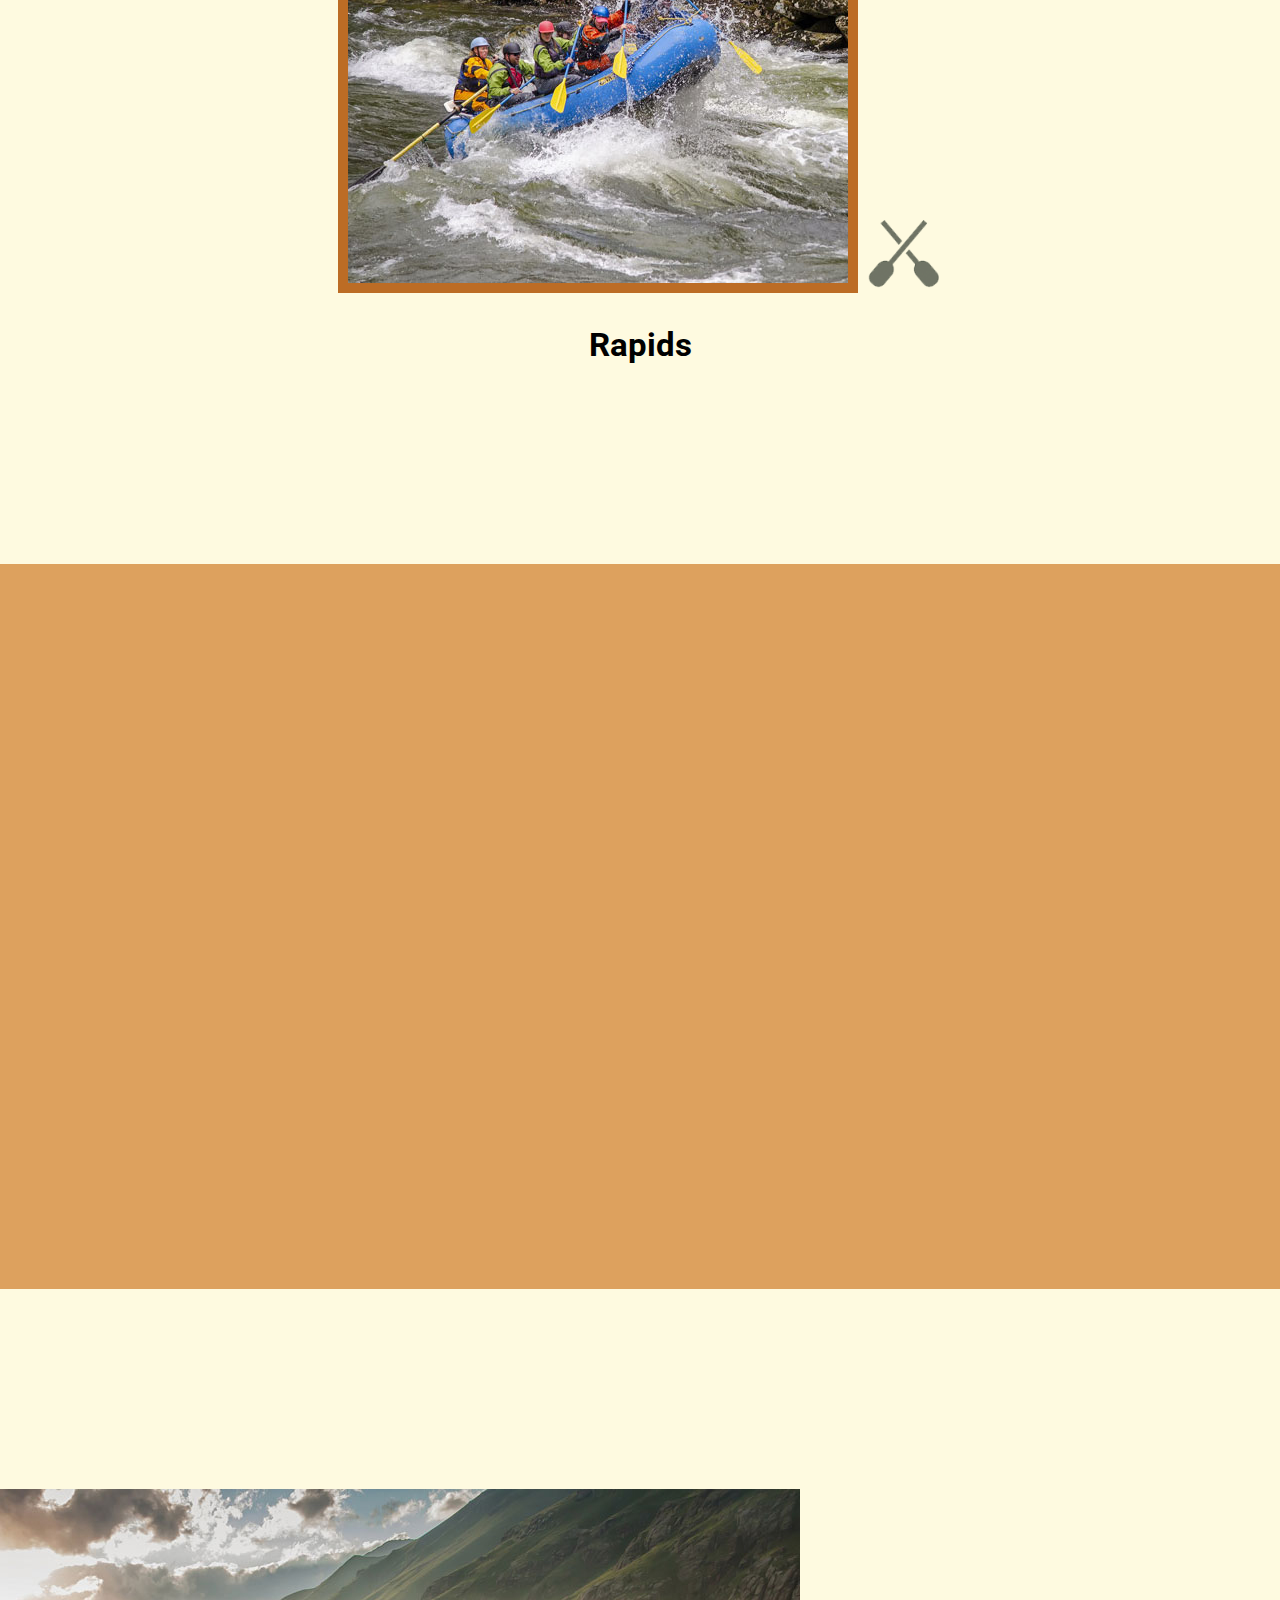
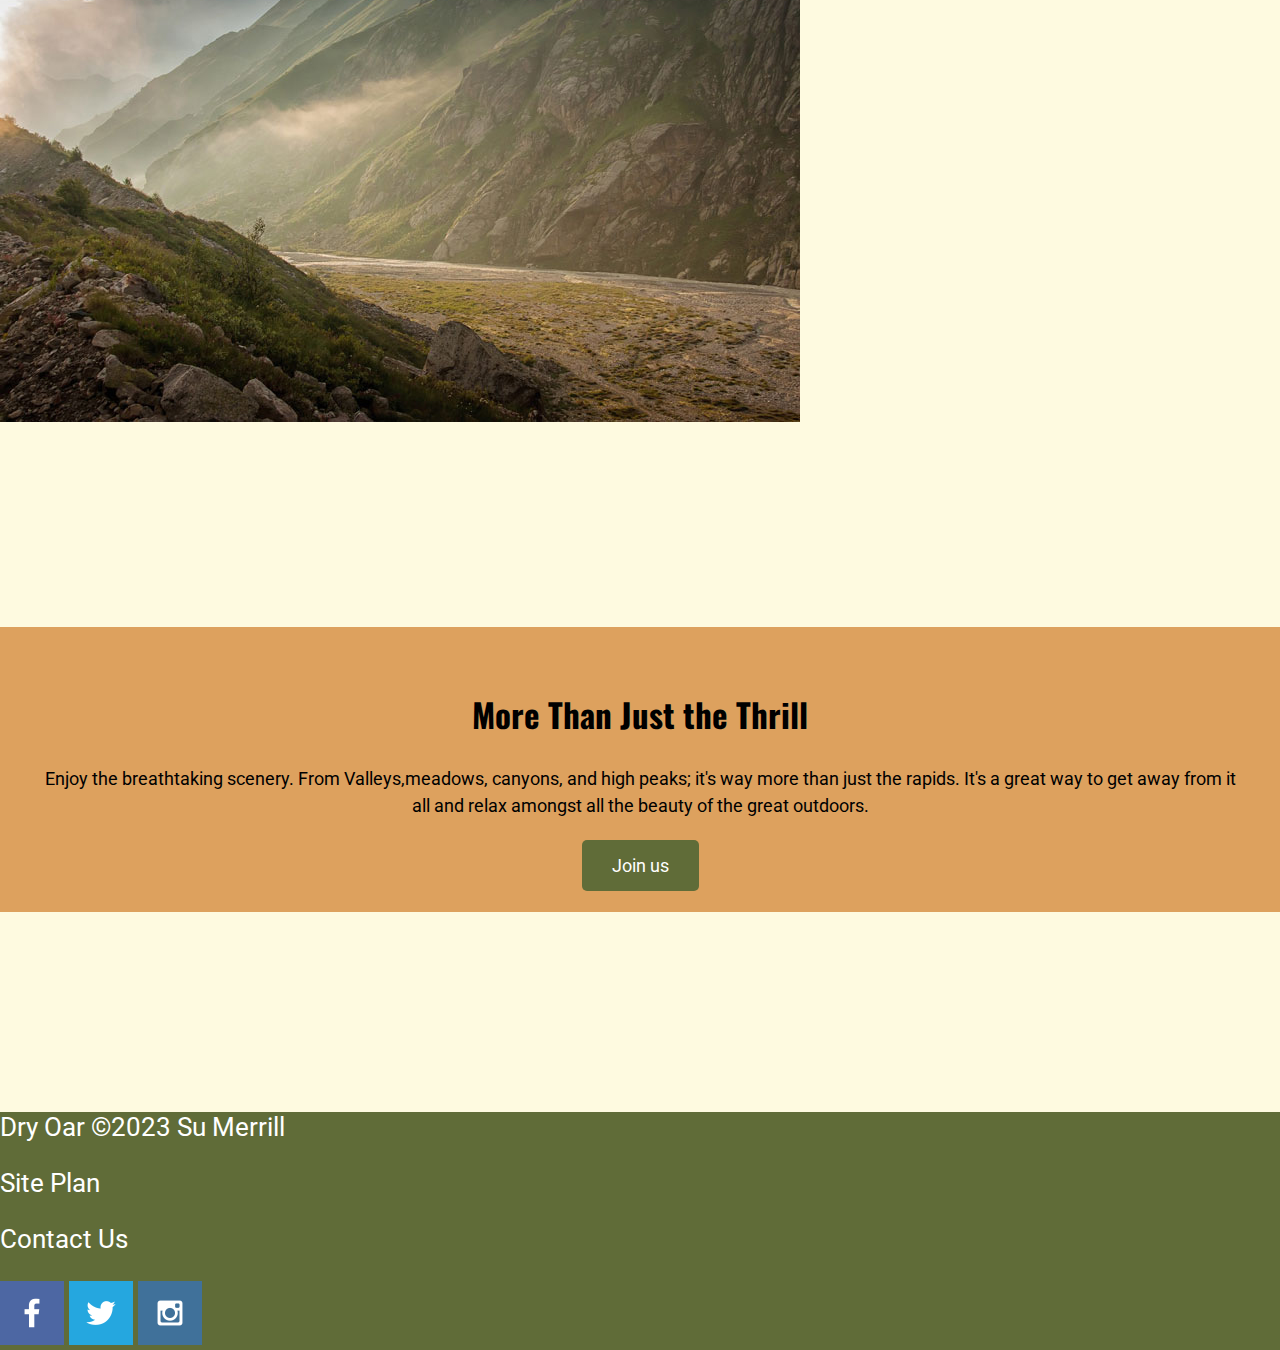
==== commit 72aa16fd: "new added" ====
--- a/wwr/index.html
+++ b/wwr/index.html
@@ -47,7 +47,9 @@
                 <h2>Rapids</h2>
             </section>
             <div id="background"></div>
-            <img class="mountains" src="images/mountains.jpg" alt="Misty Mountain">
+            <div id="mountain">
+                <img class="mountains" src="images/mountains.jpg" alt="Misty Mountain">
+            </div>
             <section class="msg">
                 <h2>More Than Just the Thrill</h2>
                 <p>Enjoy the breathtaking scenery. From Valleys,meadows, canyons, and high peaks; it's way more than just the rapids. It's a great way to get away from it all and relax amongst all the beauty of the great outdoors. </p>
--- a/wwr/styles/style.css
+++ b/wwr/styles/style.css
@@ -1,16 +1,23 @@
+@import url('https://fonts.googleapis.com/css2?family=Oswald:wght@300&family=Roboto&family=Rock+Salt&display=swap');
 body {
     max-width: 1600px;
     margin: 0 auto;
+    padding: 0;
     background-color: #fefae0;
+    font-family: Roboto;
     font-size: 22px;
 }
 header {
     background-color: #606c38;
 }
+#logo_link {
+    padding-top: 5px;
+}
 nav a {
-    color: #606c38;
+    color: #ffffff;
     text-decoration: none;
     text-align: center;
+    padding: 35px;
 }
 nav a:hover {
     background-color: #606c38;
@@ -19,15 +26,22 @@
 .home-title {
     background-color:  #fefae0;
     color: #000000;
+    font-family: Rock Salt;
+    font-size: 2em;
+    margin-top: 10px;
 }
 h4 {
     background-color: #fefae0;
     color: #000000;
 }
 .book, .join {
-    background-color: #606c38;
-    color: #bc6c25;
+    background-color:  #606c38;
+    color: #ffffff;
     text-decoration: none;
+    font-size: 18px;
+    padding: 15px 30px;
+    margin-top: 50px;
+    border-radius: 5px;
 }
 .book:hover, .join.hover  {
     background-color: #bc6c25;
@@ -35,13 +49,19 @@
 }
 #background {
     height: 725px;
-    background-color: #fefae0;
+    background-color: #dda15e;
+    margin-top: 200px;
+    margin-bottom: 200px;
+}
+#mountain {
+    margin-bottom: 200px;
 }
 #hero-msg h1, #hero-msg h4 {
     text-align: center;
 }
 .msg {
     background-color: #dda15e;
+    padding: 35px;
 }
 .msg h1 {
     background-color: #dda15e;
@@ -49,10 +69,14 @@
 .msg h2 {
     background-color: #dda15e;
     color: #000000;
+    font-family: Oswald;
 }
 .msg p {
     background-color: #dda15e;
     color: #000000;
+    font-size: .8em;
+    line-height: 1.5em;
+    padding-bottom: 15px;
 }
 .button-box {
     text-align: center;
@@ -60,12 +84,21 @@
 main section {
     text-align: center;
 }
+.card-img {
+    background: #bc6c25;
+    padding: 10px;
+    border: 10px soild #000000;
+}
+.main section img {
+    box-sizing: border-box;
+}
 footer  {
-    background-color: #606c38;
-    color: #000000;
+    background-color:  #606c38;
+    color: #ffffff;
+    margin-top: 200px;
 }
 footer a {
-    color: #606c38;
+    color: #ffffff;
     text-decoration: none;
 }
 footer a:hover {
@@ -86,4 +119,7 @@
 }
 #hero-img {
     width: 100%;
+}
+.rivers-card, .camping-card, .rapids-card {
+    margin-top: 200px;
 }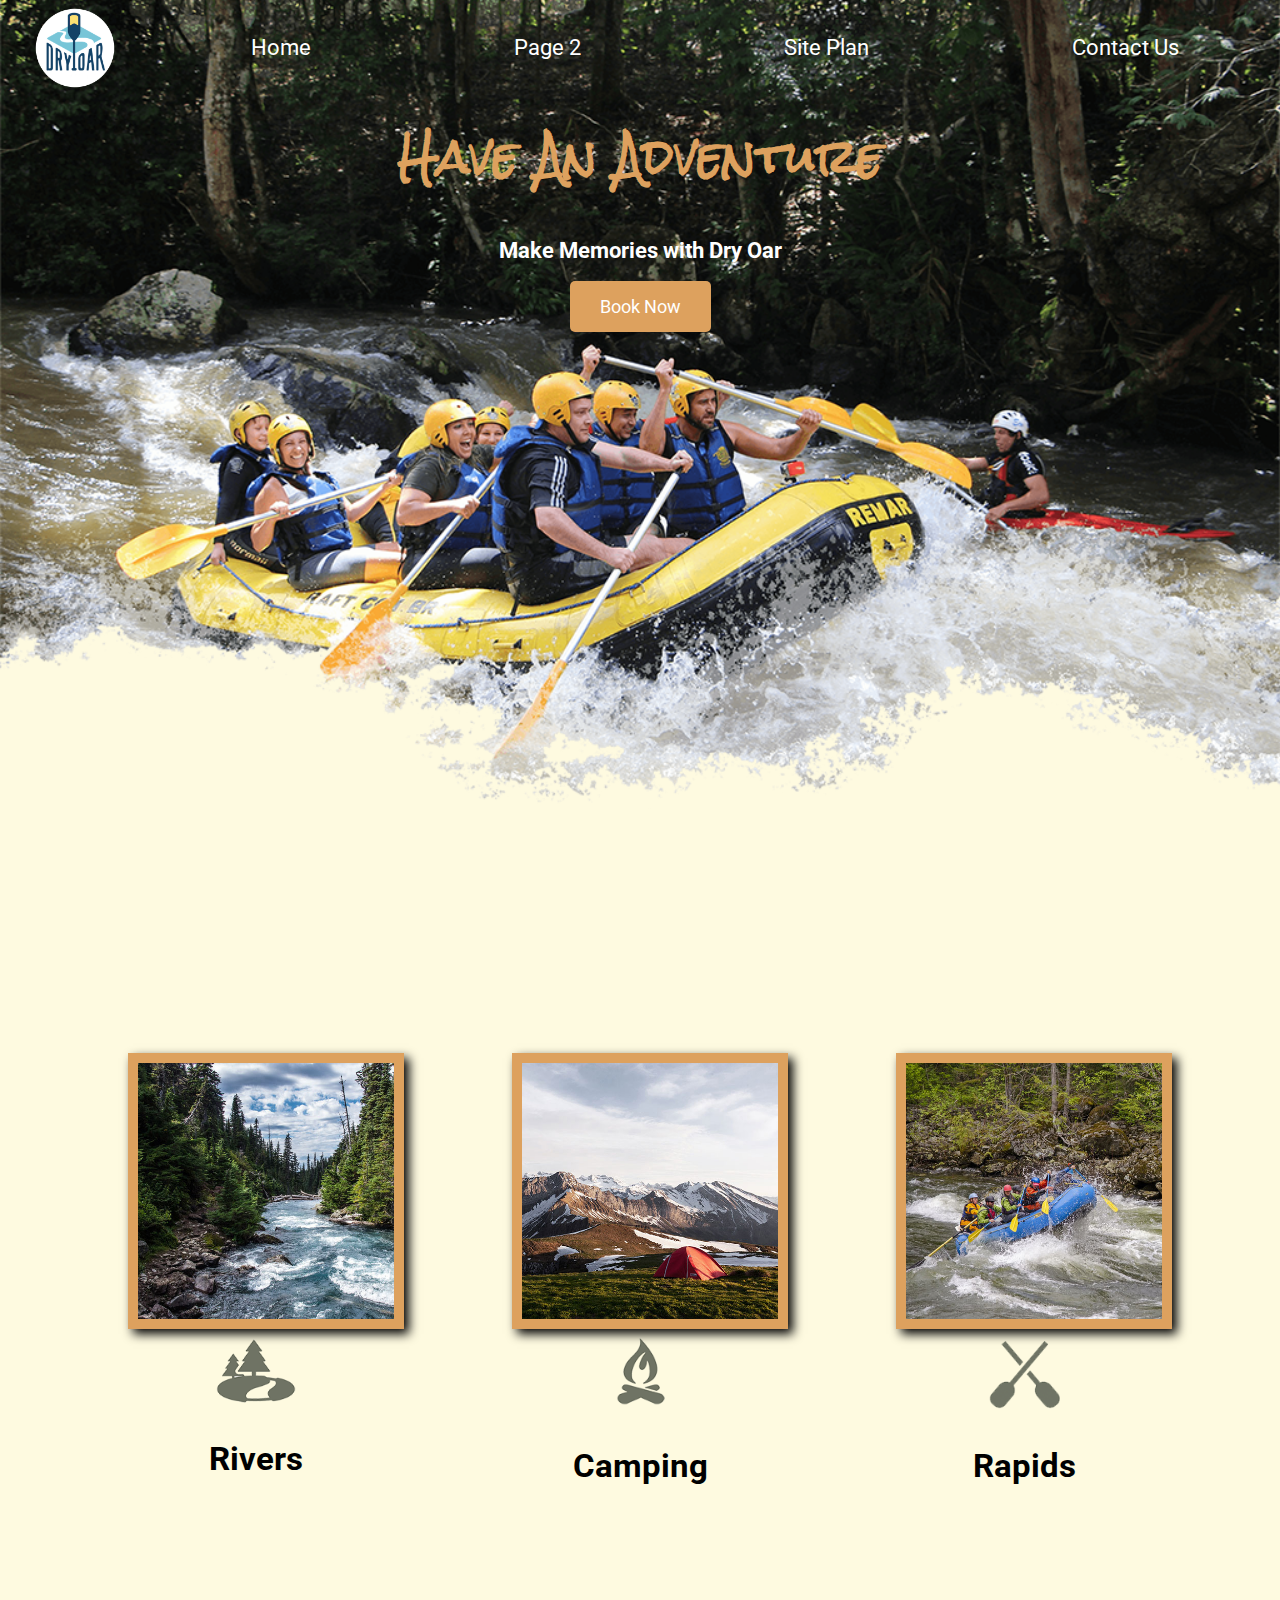
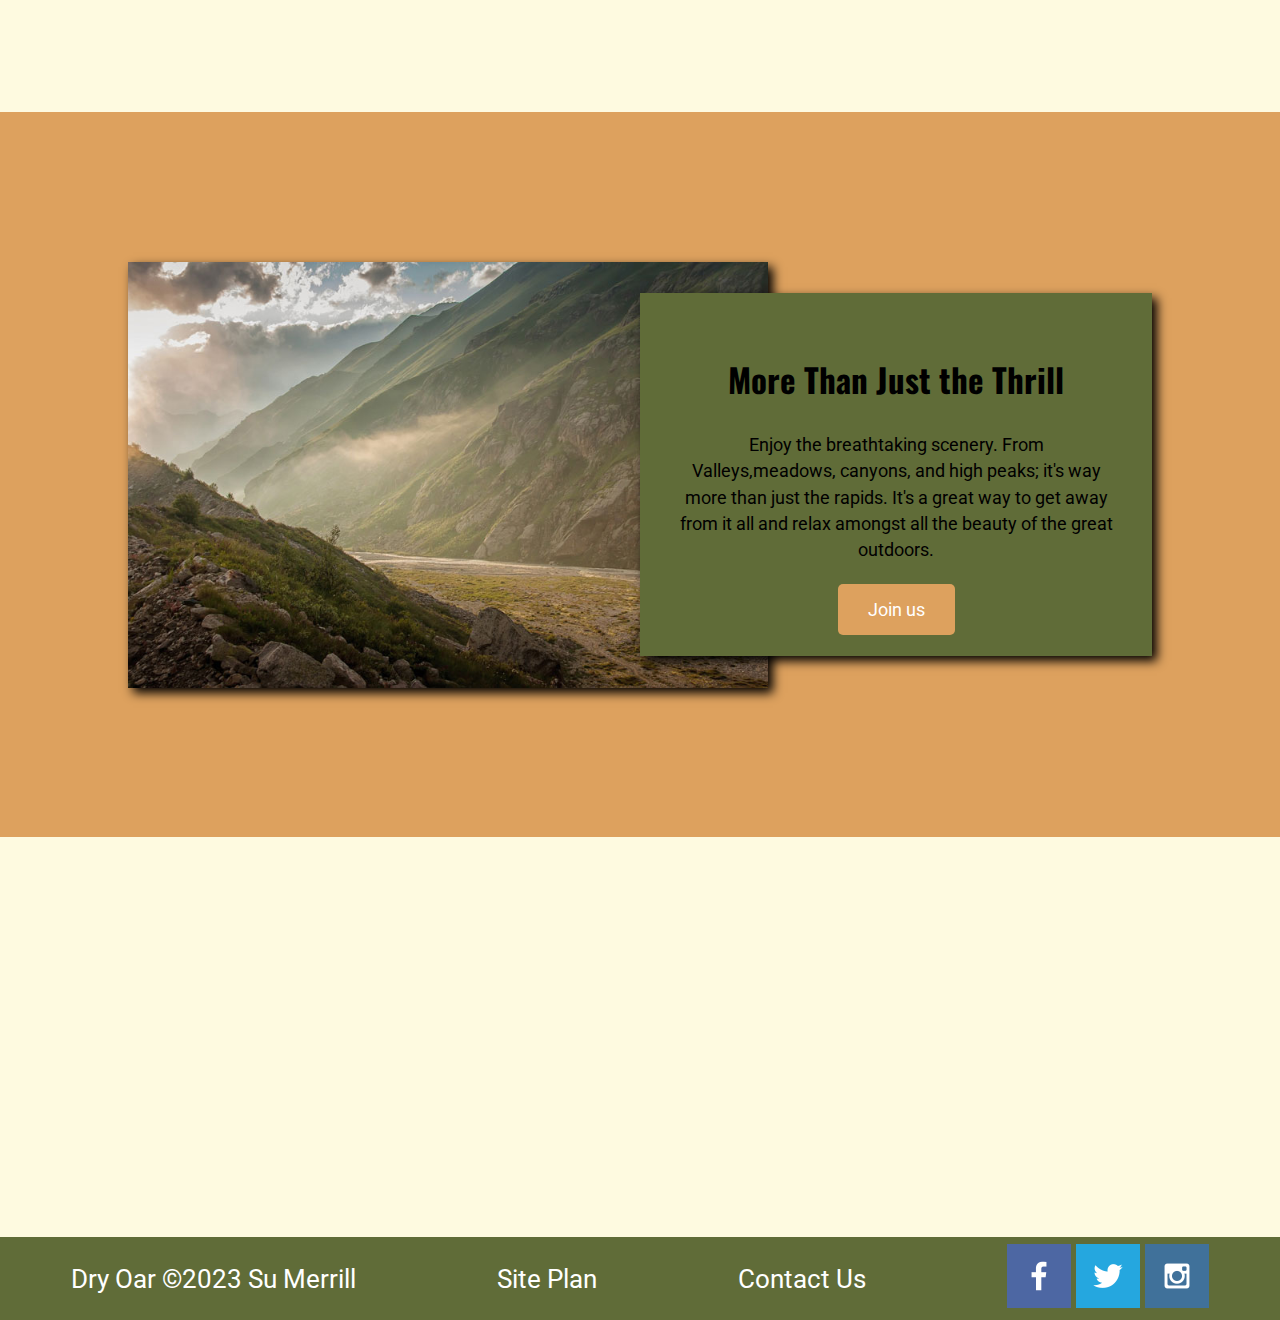
==== commit 65affeab: "new changes added" ====
--- a/wwr/index.html
+++ b/wwr/index.html
@@ -15,7 +15,9 @@
             </a>
             <nav>
                 <a href="index.html">Home</a>
+                <a href="#">Page 2</a>
                 <a href="site_plan_rafting.html">Site Plan</a>
+                <a href="contactus.html">Contact Us</a>
             </nav>
         </header>
         <div id="hero">
@@ -47,9 +49,7 @@
                 <h2>Rapids</h2>
             </section>
             <div id="background"></div>
-            <div id="mountain">
-                <img class="mountains" src="images/mountains.jpg" alt="Misty Mountain">
-            </div>
+            <img class="mountains" src="images/mountains.jpg" alt="Misty Mountain">
             <section class="msg">
                 <h2>More Than Just the Thrill</h2>
                 <p>Enjoy the breathtaking scenery. From Valleys,meadows, canyons, and high peaks; it's way more than just the rapids. It's a great way to get away from it all and relax amongst all the beauty of the great outdoors. </p>
--- a/wwr/styles/style.css
+++ b/wwr/styles/style.css
@@ -8,10 +8,17 @@
     font-size: 22px;
 }
 header {
-    background-color: #606c38;
+    display: grid;
+    grid-template-columns: 150px auto;
 }
 #logo_link {
     padding-top: 5px;
+    justify-self: center;
+    align-self: center;
+}
+nav {
+    display: flex;
+    justify-content: space-around;
 }
 nav a {
     color: #ffffff;
@@ -20,22 +27,17 @@
     padding: 35px;
 }
 nav a:hover {
-    background-color: #606c38;
     color:#ffffff;
 }
 .home-title {
-    background-color:  #fefae0;
-    color: #000000;
+    text-align: center;
+    color: #dda15e;
     font-family: Rock Salt;
     font-size: 2em;
     margin-top: 10px;
-}
-h4 {
-    background-color: #fefae0;
-    color: #000000;
-}
+}    
 .book, .join {
-    background-color:  #606c38;
+    background-color: #dda15e;
     color: #ffffff;
     text-decoration: none;
     font-size: 18px;
@@ -47,32 +49,90 @@
     background-color: #bc6c25;
     color: #000000;
 }
+#hero {
+    display: grid;
+    grid-template-columns: 1fr 3fr 1fr;
+    margin-top: -100px; 
+}
+#hero-box {
+    grid-column: 1/4;
+    grid-row: 1/3;
+    z-index: -1;
+}  
+#hero-msg h4 {
+    text-align: center;
+    color: #ffffff;
+}
+#hero-msg {
+    grid-column: 2/3;
+    grid-row: 1/2;
+    margin-top: 100px; 
+}
+#hero-img {
+    width: 100%;
+}
 #background {
     height: 725px;
     background-color: #dda15e;
     margin-top: 200px;
     margin-bottom: 200px;
-}
-#mountain {
-    margin-bottom: 200px;
-}
-#hero-msg h1, #hero-msg h4 {
-    text-align: center;
+    grid-column: 1/11;
+    grid-row: 4/9;
+}
+.mountains {
+    width: 100%;
+    grid-column: 2/7;
+    grid-row: 5/8;
+    box-shadow: 5px 5px 10px #000000;
+}
+.card-img {
+    width: 100%;
+    border: 10px solid #dda15e;
+    transition: transform .5s;
+    box-shadow: 5px 5px 10px #000000;
+}
+.card-img:hover {
+    opacity: .6;
+    transform: scale(1.1);
+}
+.logo {
+    width: 80px;
+}
+.icon {
+    width: 80px;
+}
+.rivers-card {
+    margin-top: 200px;
+    grid-column: 2/4;
+    grid-row: 2/3;
+}
+.camping-card {
+    margin-top: 200px;
+    grid-column: 5/7;
+    grid-row: 2/3;
+} 
+.rapids-card {
+    margin-top: 200px;
+    grid-column: 8/10;
+    grid-row: 2/3;
 }
 .msg {
-    background-color: #dda15e;
+    background-color: #606c38;
     padding: 35px;
+    grid-column: 6/10;
+    grid-row: 6/7;
+    box-shadow: 5px 5px 10px #000000;
 }
 .msg h1 {
-    background-color: #dda15e;
+    background-color: #000000;
 }
 .msg h2 {
-    background-color: #dda15e;
+    background-color: #606c38;
     color: #000000;
     font-family: Oswald;
 }
 .msg p {
-    background-color: #dda15e;
+    background-color: #606c38;
     color: #000000;
     font-size: .8em;
     line-height: 1.5em;
@@ -84,10 +144,9 @@
 main section {
     text-align: center;
 }
-.card-img {
-    background: #bc6c25;
-    padding: 10px;
-    border: 10px soild #000000;
+.home-grid {
+    display: grid;
+    grid-template-columns: 1fr 1fr 1fr 1fr 1fr 1fr 1fr 1fr 1fr 1fr;
 }
 .main section img {
     box-sizing: border-box;
@@ -96,6 +155,9 @@
     background-color:  #606c38;
     color: #ffffff;
     margin-top: 200px;
+    display: flex;
+    justify-content: space-around;
+    align-items: center;
 }
 footer a {
     color: #ffffff;
@@ -111,15 +173,44 @@
 footer p a:hover {
     text-decoration: underline;
 }
-.logo {
-    width: 80px;
-}
-.icon {
-    width: 80px;
-}
-#hero-img {
-    width: 100%;
-}
-.rivers-card, .camping-card, .rapids-card {
-    margin-top: 200px;
+@media screen and (max-width: 900px) {
+    #hero, .home-grid {
+        display: block;
+        height: auto;
+    }
+    nav, footer {
+        flex-direction: column;
+    }
+    nav a {
+        display: block;
+        padding: 15px;
+    }
+    #hero {
+        margin-top: 0;
+    }
+    #hero-msg {
+        margin-top: 0;
+    }
+    #hero-msg h4 {
+        display: none;
+    }
+    .home-title {
+        font-size: 25px;
+        color: #6f7364;
+    }
+    .rivers-card, .camping-card, .rapids-card { 
+        margin: 50px auto;
+        width: 60%;
+    }
+    #background {
+        display: none;
+    }
+    .mountains, .msg {
+        width: 80%;
+        display: block;
+        margin: 0 auto;
+    }
+    footer {
+        margin-top: 25px;
+    }
 }